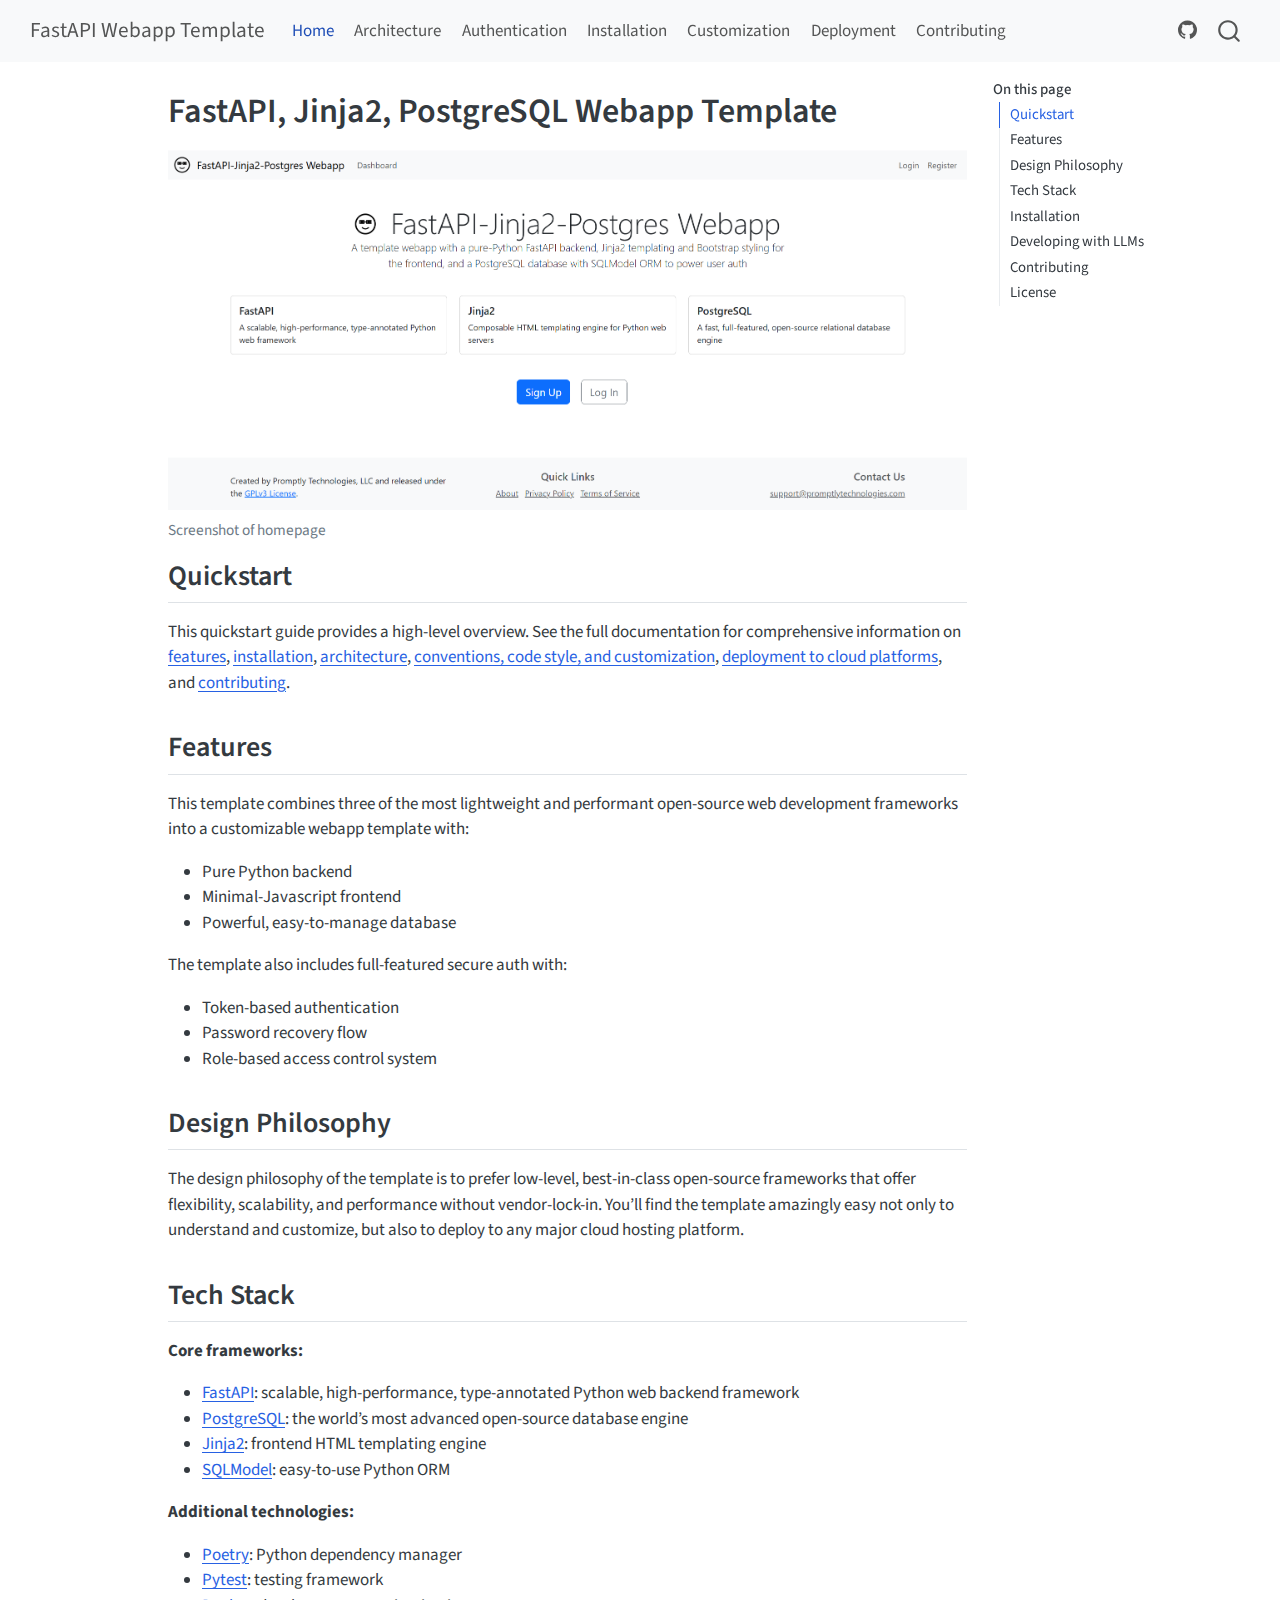
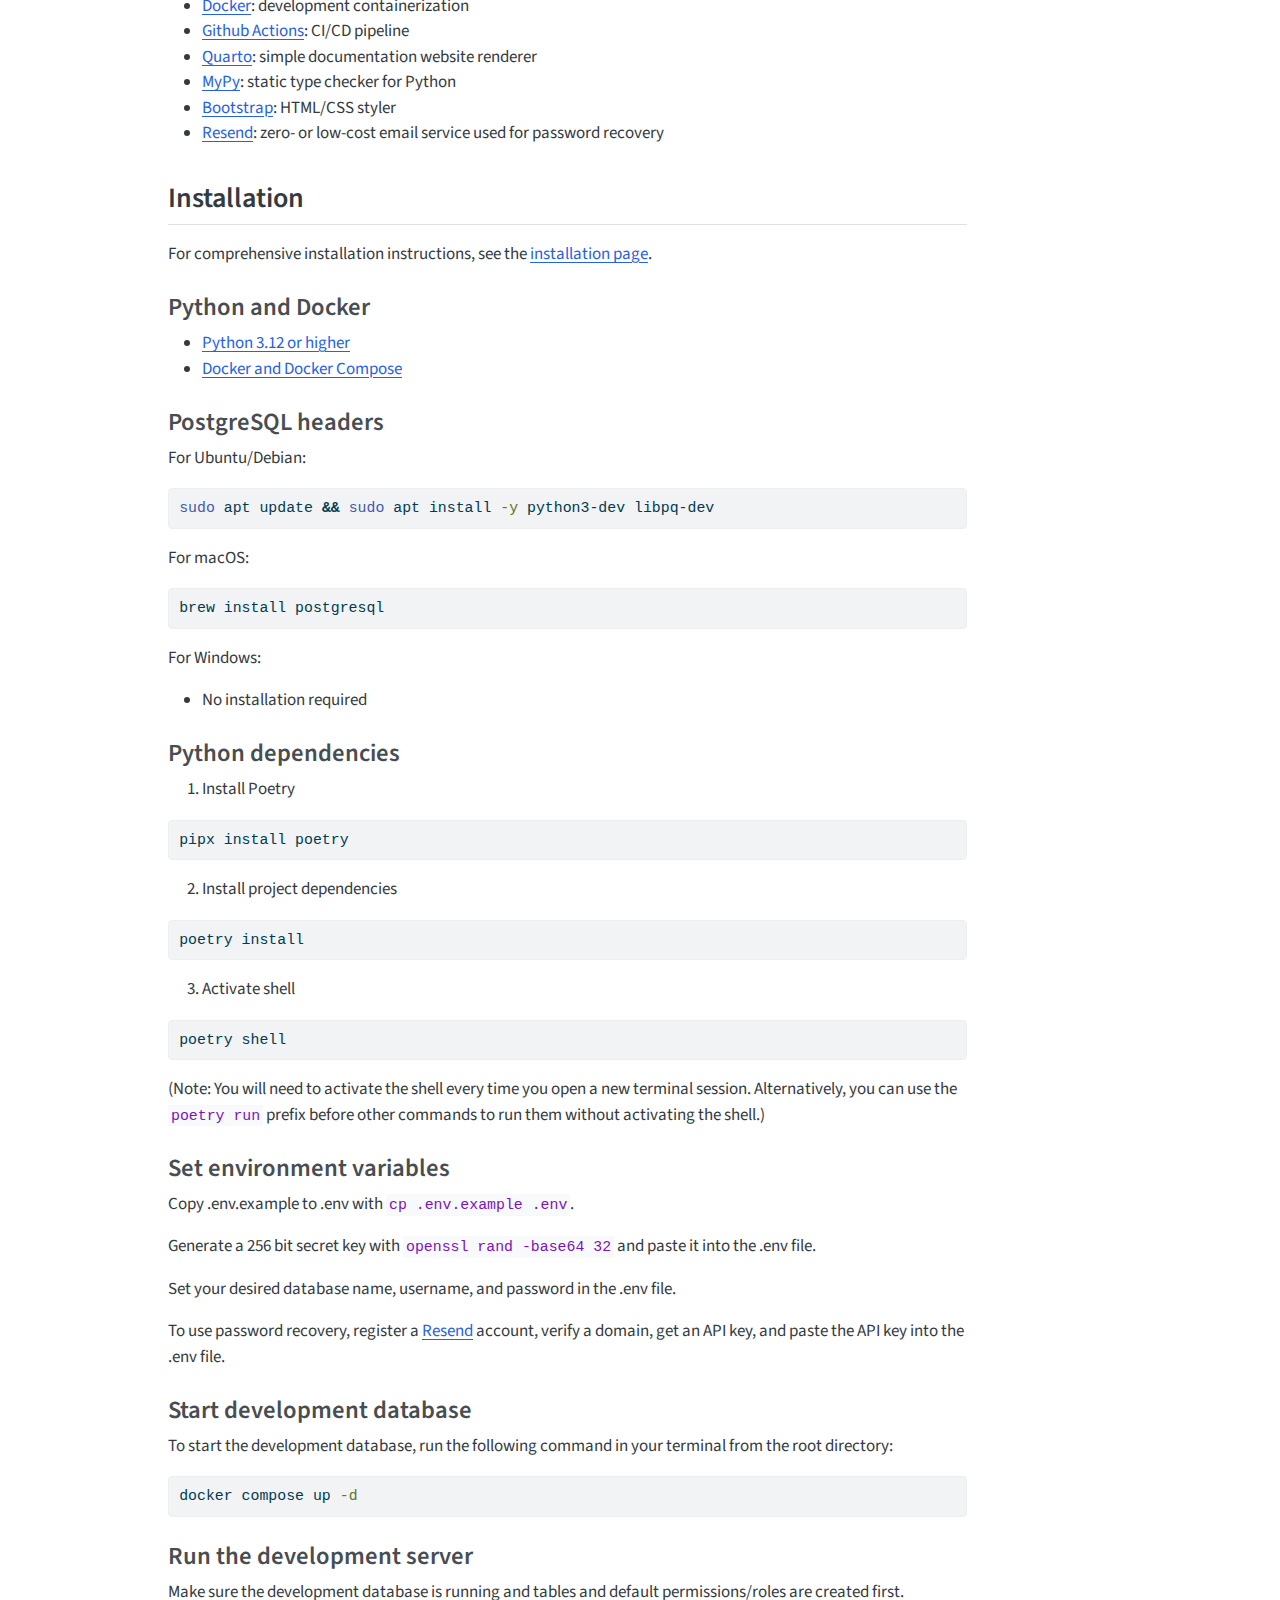
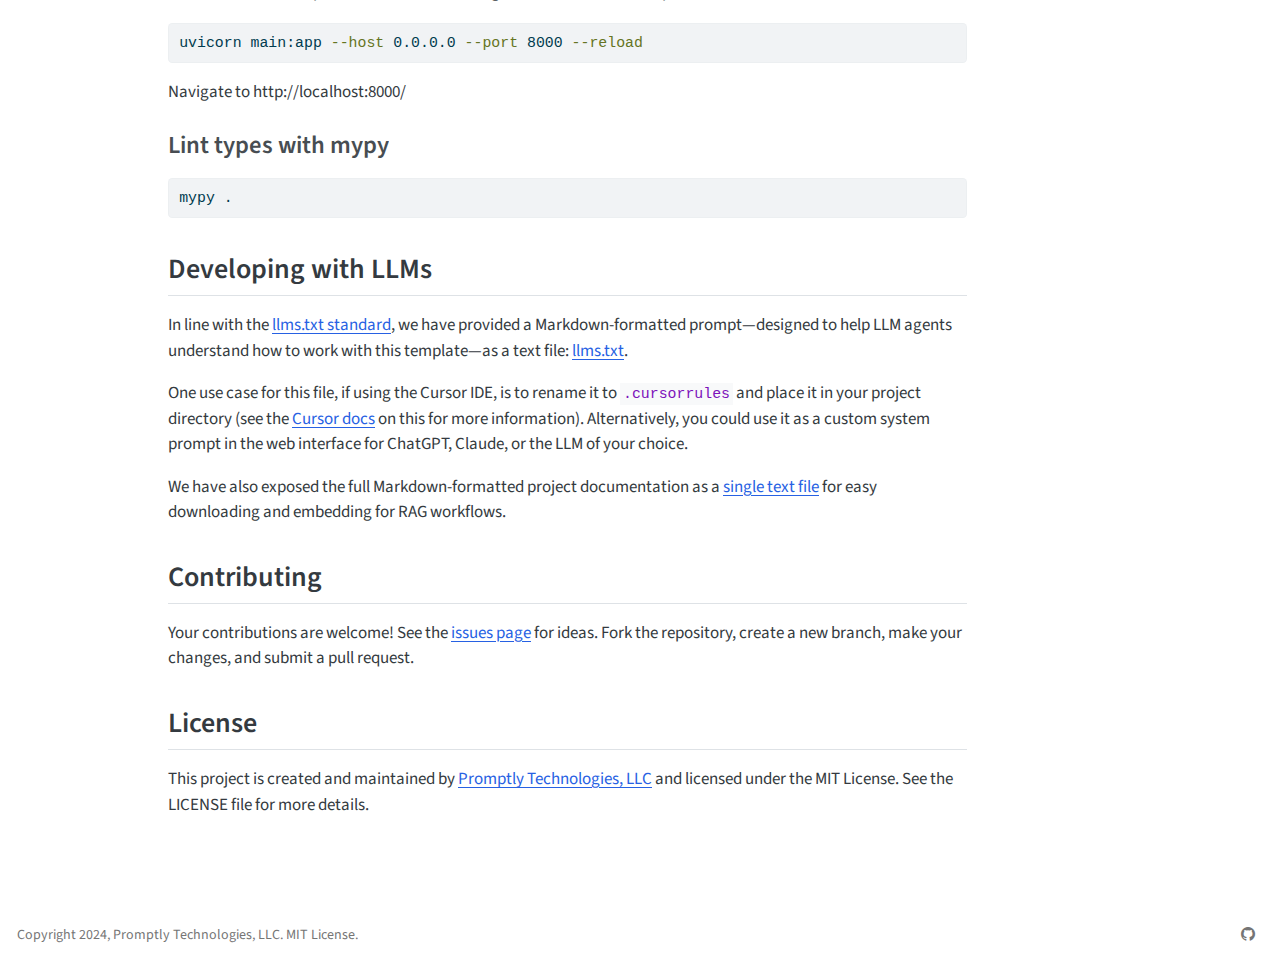
==== index.html @ f534f12e "Built site for gh-pages" ====
<!DOCTYPE html>
<html xmlns="http://www.w3.org/1999/xhtml" lang="en" xml:lang="en"><head>

<meta charset="utf-8">
<meta name="generator" content="quarto-1.5.57">

<meta name="viewport" content="width=device-width, initial-scale=1.0, user-scalable=yes">


<title>FastAPI, Jinja2, PostgreSQL Webapp Template – FastAPI Webapp Template</title>
<style>
code{white-space: pre-wrap;}
span.smallcaps{font-variant: small-caps;}
div.columns{display: flex; gap: min(4vw, 1.5em);}
div.column{flex: auto; overflow-x: auto;}
div.hanging-indent{margin-left: 1.5em; text-indent: -1.5em;}
ul.task-list{list-style: none;}
ul.task-list li input[type="checkbox"] {
  width: 0.8em;
  margin: 0 0.8em 0.2em -1em; /* quarto-specific, see https://github.com/quarto-dev/quarto-cli/issues/4556 */ 
  vertical-align: middle;
}
/* CSS for syntax highlighting */
pre > code.sourceCode { white-space: pre; position: relative; }
pre > code.sourceCode > span { line-height: 1.25; }
pre > code.sourceCode > span:empty { height: 1.2em; }
.sourceCode { overflow: visible; }
code.sourceCode > span { color: inherit; text-decoration: inherit; }
div.sourceCode { margin: 1em 0; }
pre.sourceCode { margin: 0; }
@media screen {
div.sourceCode { overflow: auto; }
}
@media print {
pre > code.sourceCode { white-space: pre-wrap; }
pre > code.sourceCode > span { display: inline-block; text-indent: -5em; padding-left: 5em; }
}
pre.numberSource code
  { counter-reset: source-line 0; }
pre.numberSource code > span
  { position: relative; left: -4em; counter-increment: source-line; }
pre.numberSource code > span > a:first-child::before
  { content: counter(source-line);
    position: relative; left: -1em; text-align: right; vertical-align: baseline;
    border: none; display: inline-block;
    -webkit-touch-callout: none; -webkit-user-select: none;
    -khtml-user-select: none; -moz-user-select: none;
    -ms-user-select: none; user-select: none;
    padding: 0 4px; width: 4em;
  }
pre.numberSource { margin-left: 3em;  padding-left: 4px; }
div.sourceCode
  {   }
@media screen {
pre > code.sourceCode > span > a:first-child::before { text-decoration: underline; }
}
</style>


<script src="site_libs/quarto-nav/quarto-nav.js"></script>
<script src="site_libs/quarto-nav/headroom.min.js"></script>
<script src="site_libs/clipboard/clipboard.min.js"></script>
<script src="site_libs/quarto-search/autocomplete.umd.js"></script>
<script src="site_libs/quarto-search/fuse.min.js"></script>
<script src="site_libs/quarto-search/quarto-search.js"></script>
<meta name="quarto:offset" content="./">
<script src="site_libs/quarto-html/quarto.js"></script>
<script src="site_libs/quarto-html/popper.min.js"></script>
<script src="site_libs/quarto-html/tippy.umd.min.js"></script>
<script src="site_libs/quarto-html/anchor.min.js"></script>
<link href="site_libs/quarto-html/tippy.css" rel="stylesheet">
<link href="site_libs/quarto-html/quarto-syntax-highlighting.css" rel="stylesheet" id="quarto-text-highlighting-styles">
<script src="site_libs/bootstrap/bootstrap.min.js"></script>
<link href="site_libs/bootstrap/bootstrap-icons.css" rel="stylesheet">
<link href="site_libs/bootstrap/bootstrap.min.css" rel="stylesheet" id="quarto-bootstrap" data-mode="light">
<script id="quarto-search-options" type="application/json">{
  "location": "navbar",
  "copy-button": false,
  "collapse-after": 3,
  "panel-placement": "end",
  "type": "overlay",
  "limit": 50,
  "keyboard-shortcut": [
    "f",
    "/",
    "s"
  ],
  "show-item-context": false,
  "language": {
    "search-no-results-text": "No results",
    "search-matching-documents-text": "matching documents",
    "search-copy-link-title": "Copy link to search",
    "search-hide-matches-text": "Hide additional matches",
    "search-more-match-text": "more match in this document",
    "search-more-matches-text": "more matches in this document",
    "search-clear-button-title": "Clear",
    "search-text-placeholder": "",
    "search-detached-cancel-button-title": "Cancel",
    "search-submit-button-title": "Submit",
    "search-label": "Search"
  }
}</script>


<link rel="stylesheet" href="docs/static/styles.css">
</head>

<body class="nav-fixed">

<div id="quarto-search-results"></div>
  <header id="quarto-header" class="headroom fixed-top">
    <nav class="navbar navbar-expand-lg " data-bs-theme="dark">
      <div class="navbar-container container-fluid">
      <div class="navbar-brand-container mx-auto">
    <a class="navbar-brand" href="./index.html">
    <span class="navbar-title">FastAPI Webapp Template</span>
    </a>
  </div>
            <div id="quarto-search" class="" title="Search"></div>
          <button class="navbar-toggler" type="button" data-bs-toggle="collapse" data-bs-target="#navbarCollapse" aria-controls="navbarCollapse" role="menu" aria-expanded="false" aria-label="Toggle navigation" onclick="if (window.quartoToggleHeadroom) { window.quartoToggleHeadroom(); }">
  <span class="navbar-toggler-icon"></span>
</button>
          <div class="collapse navbar-collapse" id="navbarCollapse">
            <ul class="navbar-nav navbar-nav-scroll me-auto">
  <li class="nav-item">
    <a class="nav-link active" href="./index.html" aria-current="page"> 
<span class="menu-text">Home</span></a>
  </li>  
  <li class="nav-item">
    <a class="nav-link" href="./docs/architecture.html"> 
<span class="menu-text">Architecture</span></a>
  </li>  
  <li class="nav-item">
    <a class="nav-link" href="./docs/authentication.html"> 
<span class="menu-text">Authentication</span></a>
  </li>  
  <li class="nav-item">
    <a class="nav-link" href="./docs/installation.html"> 
<span class="menu-text">Installation</span></a>
  </li>  
  <li class="nav-item">
    <a class="nav-link" href="./docs/customization.html"> 
<span class="menu-text">Customization</span></a>
  </li>  
  <li class="nav-item">
    <a class="nav-link" href="./docs/deployment.html"> 
<span class="menu-text">Deployment</span></a>
  </li>  
  <li class="nav-item">
    <a class="nav-link" href="./docs/contributing.html"> 
<span class="menu-text">Contributing</span></a>
  </li>  
</ul>
            <ul class="navbar-nav navbar-nav-scroll ms-auto">
  <li class="nav-item compact">
    <a class="nav-link" href="https://github.com/promptly-technologies-llc/fastapi-jinja2-postgres-webapp"> <i class="bi bi-github" role="img">
</i> 
<span class="menu-text"></span></a>
  </li>  
</ul>
          </div> <!-- /navcollapse -->
            <div class="quarto-navbar-tools">
</div>
      </div> <!-- /container-fluid -->
    </nav>
</header>
<!-- content -->
<div id="quarto-content" class="quarto-container page-columns page-rows-contents page-layout-article page-navbar">
<!-- sidebar -->
<!-- margin-sidebar -->
    <div id="quarto-margin-sidebar" class="sidebar margin-sidebar">
        <nav id="TOC" role="doc-toc" class="toc-active">
    <h2 id="toc-title">On this page</h2>
   
  <ul>
  <li><a href="#quickstart" id="toc-quickstart" class="nav-link active" data-scroll-target="#quickstart">Quickstart</a></li>
  <li><a href="#features" id="toc-features" class="nav-link" data-scroll-target="#features">Features</a></li>
  <li><a href="#design-philosophy" id="toc-design-philosophy" class="nav-link" data-scroll-target="#design-philosophy">Design Philosophy</a></li>
  <li><a href="#tech-stack" id="toc-tech-stack" class="nav-link" data-scroll-target="#tech-stack">Tech Stack</a></li>
  <li><a href="#installation" id="toc-installation" class="nav-link" data-scroll-target="#installation">Installation</a>
  <ul class="collapse">
  <li><a href="#python-and-docker" id="toc-python-and-docker" class="nav-link" data-scroll-target="#python-and-docker">Python and Docker</a></li>
  <li><a href="#postgresql-headers" id="toc-postgresql-headers" class="nav-link" data-scroll-target="#postgresql-headers">PostgreSQL headers</a></li>
  <li><a href="#python-dependencies" id="toc-python-dependencies" class="nav-link" data-scroll-target="#python-dependencies">Python dependencies</a></li>
  <li><a href="#set-environment-variables" id="toc-set-environment-variables" class="nav-link" data-scroll-target="#set-environment-variables">Set environment variables</a></li>
  <li><a href="#start-development-database" id="toc-start-development-database" class="nav-link" data-scroll-target="#start-development-database">Start development database</a></li>
  <li><a href="#run-the-development-server" id="toc-run-the-development-server" class="nav-link" data-scroll-target="#run-the-development-server">Run the development server</a></li>
  <li><a href="#lint-types-with-mypy" id="toc-lint-types-with-mypy" class="nav-link" data-scroll-target="#lint-types-with-mypy">Lint types with mypy</a></li>
  </ul></li>
  <li><a href="#developing-with-llms" id="toc-developing-with-llms" class="nav-link" data-scroll-target="#developing-with-llms">Developing with LLMs</a></li>
  <li><a href="#contributing" id="toc-contributing" class="nav-link" data-scroll-target="#contributing">Contributing</a></li>
  <li><a href="#license" id="toc-license" class="nav-link" data-scroll-target="#license">License</a></li>
  </ul>
</nav>
    </div>
<!-- main -->
<main class="content" id="quarto-document-content">

<header id="title-block-header" class="quarto-title-block default">
<div class="quarto-title">
<h1 class="title">FastAPI, Jinja2, PostgreSQL Webapp Template</h1>
</div>



<div class="quarto-title-meta">

    
  
    
  </div>
  


</header>


<div class="quarto-figure quarto-figure-center">
<figure class="figure">
<p><img src="docs/static/Screenshot.png" class="img-fluid figure-img"></p>
<figcaption>Screenshot of homepage</figcaption>
</figure>
</div>
<section id="quickstart" class="level2">
<h2 class="anchored" data-anchor-id="quickstart">Quickstart</h2>
<p>This quickstart guide provides a high-level overview. See the full documentation for comprehensive information on <a href="https://promptlytechnologies.com/fastapi-jinja2-postgres-webapp/index.html">features</a>, <a href="https://promptlytechnologies.com/fastapi-jinja2-postgres-webapp/docs/installation.html">installation</a>, <a href="https://promptlytechnologies.com/fastapi-jinja2-postgres-webapp/docs/architecture.html">architecture</a>, <a href="https://promptlytechnologies.com/fastapi-jinja2-postgres-webapp/docs/customization.html">conventions, code style, and customization</a>, <a href="https://promptlytechnologies.com/fastapi-jinja2-postgres-webapp/docs/deployment.html">deployment to cloud platforms</a>, and <a href="https://promptlytechnologies.com/fastapi-jinja2-postgres-webapp/docs/contributing.html">contributing</a>.</p>
</section>
<section id="features" class="level2">
<h2 class="anchored" data-anchor-id="features">Features</h2>
<p>This template combines three of the most lightweight and performant open-source web development frameworks into a customizable webapp template with:</p>
<ul>
<li>Pure Python backend</li>
<li>Minimal-Javascript frontend</li>
<li>Powerful, easy-to-manage database</li>
</ul>
<p>The template also includes full-featured secure auth with:</p>
<ul>
<li>Token-based authentication</li>
<li>Password recovery flow</li>
<li>Role-based access control system</li>
</ul>
</section>
<section id="design-philosophy" class="level2">
<h2 class="anchored" data-anchor-id="design-philosophy">Design Philosophy</h2>
<p>The design philosophy of the template is to prefer low-level, best-in-class open-source frameworks that offer flexibility, scalability, and performance without vendor-lock-in. You’ll find the template amazingly easy not only to understand and customize, but also to deploy to any major cloud hosting platform.</p>
</section>
<section id="tech-stack" class="level2">
<h2 class="anchored" data-anchor-id="tech-stack">Tech Stack</h2>
<p><strong>Core frameworks:</strong></p>
<ul>
<li><a href="https://fastapi.tiangolo.com/">FastAPI</a>: scalable, high-performance, type-annotated Python web backend framework</li>
<li><a href="https://www.postgresql.org/">PostgreSQL</a>: the world’s most advanced open-source database engine</li>
<li><a href="https://jinja.palletsprojects.com/en/3.1.x/">Jinja2</a>: frontend HTML templating engine</li>
<li><a href="https://sqlmodel.tiangolo.com/">SQLModel</a>: easy-to-use Python ORM</li>
</ul>
<p><strong>Additional technologies:</strong></p>
<ul>
<li><a href="https://python-poetry.org/">Poetry</a>: Python dependency manager</li>
<li><a href="https://docs.pytest.org/en/7.4.x/">Pytest</a>: testing framework</li>
<li><a href="https://www.docker.com/">Docker</a>: development containerization</li>
<li><a href="https://docs.github.com/en/actions">Github Actions</a>: CI/CD pipeline</li>
<li><a href="https://quarto.org/docs/">Quarto</a>: simple documentation website renderer</li>
<li><a href="https://mypy.readthedocs.io/en/stable/">MyPy</a>: static type checker for Python</li>
<li><a href="https://getbootstrap.com/">Bootstrap</a>: HTML/CSS styler</li>
<li><a href="https://resend.com/">Resend</a>: zero- or low-cost email service used for password recovery</li>
</ul>
</section>
<section id="installation" class="level2">
<h2 class="anchored" data-anchor-id="installation">Installation</h2>
<p>For comprehensive installation instructions, see the <a href="https://promptlytechnologies.com/fastapi-jinja2-postgres-webapp/docs/installation.html">installation page</a>.</p>
<section id="python-and-docker" class="level3">
<h3 class="anchored" data-anchor-id="python-and-docker">Python and Docker</h3>
<ul>
<li><a href="https://www.python.org/downloads/">Python 3.12 or higher</a></li>
<li><a href="https://docs.docker.com/get-docker/">Docker and Docker Compose</a></li>
</ul>
</section>
<section id="postgresql-headers" class="level3">
<h3 class="anchored" data-anchor-id="postgresql-headers">PostgreSQL headers</h3>
<p>For Ubuntu/Debian:</p>
<div class="sourceCode" id="cb1"><pre class="sourceCode bash code-with-copy"><code class="sourceCode bash"><span id="cb1-1"><a href="#cb1-1" aria-hidden="true" tabindex="-1"></a><span class="fu">sudo</span> apt update <span class="kw">&amp;&amp;</span> <span class="fu">sudo</span> apt install <span class="at">-y</span> python3-dev libpq-dev</span></code><button title="Copy to Clipboard" class="code-copy-button"><i class="bi"></i></button></pre></div>
<p>For macOS:</p>
<div class="sourceCode" id="cb2"><pre class="sourceCode bash code-with-copy"><code class="sourceCode bash"><span id="cb2-1"><a href="#cb2-1" aria-hidden="true" tabindex="-1"></a><span class="ex">brew</span> install postgresql</span></code><button title="Copy to Clipboard" class="code-copy-button"><i class="bi"></i></button></pre></div>
<p>For Windows:</p>
<ul>
<li>No installation required</li>
</ul>
</section>
<section id="python-dependencies" class="level3">
<h3 class="anchored" data-anchor-id="python-dependencies">Python dependencies</h3>
<ol type="1">
<li>Install Poetry</li>
</ol>
<div class="sourceCode" id="cb3"><pre class="sourceCode bash code-with-copy"><code class="sourceCode bash"><span id="cb3-1"><a href="#cb3-1" aria-hidden="true" tabindex="-1"></a><span class="ex">pipx</span> install poetry</span></code><button title="Copy to Clipboard" class="code-copy-button"><i class="bi"></i></button></pre></div>
<ol start="2" type="1">
<li>Install project dependencies</li>
</ol>
<div class="sourceCode" id="cb4"><pre class="sourceCode bash code-with-copy"><code class="sourceCode bash"><span id="cb4-1"><a href="#cb4-1" aria-hidden="true" tabindex="-1"></a><span class="ex">poetry</span> install</span></code><button title="Copy to Clipboard" class="code-copy-button"><i class="bi"></i></button></pre></div>
<ol start="3" type="1">
<li>Activate shell</li>
</ol>
<div class="sourceCode" id="cb5"><pre class="sourceCode bash code-with-copy"><code class="sourceCode bash"><span id="cb5-1"><a href="#cb5-1" aria-hidden="true" tabindex="-1"></a><span class="ex">poetry</span> shell</span></code><button title="Copy to Clipboard" class="code-copy-button"><i class="bi"></i></button></pre></div>
<p>(Note: You will need to activate the shell every time you open a new terminal session. Alternatively, you can use the <code>poetry run</code> prefix before other commands to run them without activating the shell.)</p>
</section>
<section id="set-environment-variables" class="level3">
<h3 class="anchored" data-anchor-id="set-environment-variables">Set environment variables</h3>
<p>Copy .env.example to .env with <code>cp .env.example .env</code>.</p>
<p>Generate a 256 bit secret key with <code>openssl rand -base64 32</code> and paste it into the .env file.</p>
<p>Set your desired database name, username, and password in the .env file.</p>
<p>To use password recovery, register a <a href="https://resend.com/">Resend</a> account, verify a domain, get an API key, and paste the API key into the .env file.</p>
</section>
<section id="start-development-database" class="level3">
<h3 class="anchored" data-anchor-id="start-development-database">Start development database</h3>
<p>To start the development database, run the following command in your terminal from the root directory:</p>
<div class="sourceCode" id="cb6"><pre class="sourceCode bash code-with-copy"><code class="sourceCode bash"><span id="cb6-1"><a href="#cb6-1" aria-hidden="true" tabindex="-1"></a><span class="ex">docker</span> compose up <span class="at">-d</span></span></code><button title="Copy to Clipboard" class="code-copy-button"><i class="bi"></i></button></pre></div>
</section>
<section id="run-the-development-server" class="level3">
<h3 class="anchored" data-anchor-id="run-the-development-server">Run the development server</h3>
<p>Make sure the development database is running and tables and default permissions/roles are created first.</p>
<div class="sourceCode" id="cb7"><pre class="sourceCode bash code-with-copy"><code class="sourceCode bash"><span id="cb7-1"><a href="#cb7-1" aria-hidden="true" tabindex="-1"></a><span class="ex">uvicorn</span> main:app <span class="at">--host</span> 0.0.0.0 <span class="at">--port</span> 8000 <span class="at">--reload</span></span></code><button title="Copy to Clipboard" class="code-copy-button"><i class="bi"></i></button></pre></div>
<p>Navigate to http://localhost:8000/</p>
</section>
<section id="lint-types-with-mypy" class="level3">
<h3 class="anchored" data-anchor-id="lint-types-with-mypy">Lint types with mypy</h3>
<div class="sourceCode" id="cb8"><pre class="sourceCode bash code-with-copy"><code class="sourceCode bash"><span id="cb8-1"><a href="#cb8-1" aria-hidden="true" tabindex="-1"></a><span class="ex">mypy</span> .</span></code><button title="Copy to Clipboard" class="code-copy-button"><i class="bi"></i></button></pre></div>
</section>
</section>
<section id="developing-with-llms" class="level2">
<h2 class="anchored" data-anchor-id="developing-with-llms">Developing with LLMs</h2>
<p>In line with the <a href="https://llmstxt.org/">llms.txt standard</a>, we have provided a Markdown-formatted prompt—designed to help LLM agents understand how to work with this template—as a text file: <a href="docs/static/llms.txt">llms.txt</a>.</p>
<p>One use case for this file, if using the Cursor IDE, is to rename it to <code>.cursorrules</code> and place it in your project directory (see the <a href="https://docs.cursor.com/context/rules-for-ai">Cursor docs</a> on this for more information). Alternatively, you could use it as a custom system prompt in the web interface for ChatGPT, Claude, or the LLM of your choice.</p>
<p>We have also exposed the full Markdown-formatted project documentation as a <a href="docs/static/documentation.txt">single text file</a> for easy downloading and embedding for RAG workflows.</p>
</section>
<section id="contributing" class="level2">
<h2 class="anchored" data-anchor-id="contributing">Contributing</h2>
<p>Your contributions are welcome! See the <a href="https://github.com/promptly-technologies-llc/fastapi-jinja2-postgres-webapp/issues">issues page</a> for ideas. Fork the repository, create a new branch, make your changes, and submit a pull request.</p>
</section>
<section id="license" class="level2">
<h2 class="anchored" data-anchor-id="license">License</h2>
<p>This project is created and maintained by <a href="https://promptlytechnologies.com/">Promptly Technologies, LLC</a> and licensed under the MIT License. See the LICENSE file for more details.</p>


</section>

</main> <!-- /main -->
<script id="quarto-html-after-body" type="application/javascript">
window.document.addEventListener("DOMContentLoaded", function (event) {
  const toggleBodyColorMode = (bsSheetEl) => {
    const mode = bsSheetEl.getAttribute("data-mode");
    const bodyEl = window.document.querySelector("body");
    if (mode === "dark") {
      bodyEl.classList.add("quarto-dark");
      bodyEl.classList.remove("quarto-light");
    } else {
      bodyEl.classList.add("quarto-light");
      bodyEl.classList.remove("quarto-dark");
    }
  }
  const toggleBodyColorPrimary = () => {
    const bsSheetEl = window.document.querySelector("link#quarto-bootstrap");
    if (bsSheetEl) {
      toggleBodyColorMode(bsSheetEl);
    }
  }
  toggleBodyColorPrimary();  
  const icon = "";
  const anchorJS = new window.AnchorJS();
  anchorJS.options = {
    placement: 'right',
    icon: icon
  };
  anchorJS.add('.anchored');
  const isCodeAnnotation = (el) => {
    for (const clz of el.classList) {
      if (clz.startsWith('code-annotation-')) {                     
        return true;
      }
    }
    return false;
  }
  const onCopySuccess = function(e) {
    // button target
    const button = e.trigger;
    // don't keep focus
    button.blur();
    // flash "checked"
    button.classList.add('code-copy-button-checked');
    var currentTitle = button.getAttribute("title");
    button.setAttribute("title", "Copied!");
    let tooltip;
    if (window.bootstrap) {
      button.setAttribute("data-bs-toggle", "tooltip");
      button.setAttribute("data-bs-placement", "left");
      button.setAttribute("data-bs-title", "Copied!");
      tooltip = new bootstrap.Tooltip(button, 
        { trigger: "manual", 
          customClass: "code-copy-button-tooltip",
          offset: [0, -8]});
      tooltip.show();    
    }
    setTimeout(function() {
      if (tooltip) {
        tooltip.hide();
        button.removeAttribute("data-bs-title");
        button.removeAttribute("data-bs-toggle");
        button.removeAttribute("data-bs-placement");
      }
      button.setAttribute("title", currentTitle);
      button.classList.remove('code-copy-button-checked');
    }, 1000);
    // clear code selection
    e.clearSelection();
  }
  const getTextToCopy = function(trigger) {
      const codeEl = trigger.previousElementSibling.cloneNode(true);
      for (const childEl of codeEl.children) {
        if (isCodeAnnotation(childEl)) {
          childEl.remove();
        }
      }
      return codeEl.innerText;
  }
  const clipboard = new window.ClipboardJS('.code-copy-button:not([data-in-quarto-modal])', {
    text: getTextToCopy
  });
  clipboard.on('success', onCopySuccess);
  if (window.document.getElementById('quarto-embedded-source-code-modal')) {
    // For code content inside modals, clipBoardJS needs to be initialized with a container option
    // TODO: Check when it could be a function (https://github.com/zenorocha/clipboard.js/issues/860)
    const clipboardModal = new window.ClipboardJS('.code-copy-button[data-in-quarto-modal]', {
      text: getTextToCopy,
      container: window.document.getElementById('quarto-embedded-source-code-modal')
    });
    clipboardModal.on('success', onCopySuccess);
  }
    var localhostRegex = new RegExp(/^(?:http|https):\/\/localhost\:?[0-9]*\//);
    var mailtoRegex = new RegExp(/^mailto:/);
      var filterRegex = new RegExp("https:\/\/Promptly-Technologies-LLC\.github\.io\/fastapi-jinja2-postgres-webapp\/");
    var isInternal = (href) => {
        return filterRegex.test(href) || localhostRegex.test(href) || mailtoRegex.test(href);
    }
    // Inspect non-navigation links and adorn them if external
 	var links = window.document.querySelectorAll('a[href]:not(.nav-link):not(.navbar-brand):not(.toc-action):not(.sidebar-link):not(.sidebar-item-toggle):not(.pagination-link):not(.no-external):not([aria-hidden]):not(.dropdown-item):not(.quarto-navigation-tool):not(.about-link)');
    for (var i=0; i<links.length; i++) {
      const link = links[i];
      if (!isInternal(link.href)) {
        // undo the damage that might have been done by quarto-nav.js in the case of
        // links that we want to consider external
        if (link.dataset.originalHref !== undefined) {
          link.href = link.dataset.originalHref;
        }
      }
    }
  function tippyHover(el, contentFn, onTriggerFn, onUntriggerFn) {
    const config = {
      allowHTML: true,
      maxWidth: 500,
      delay: 100,
      arrow: false,
      appendTo: function(el) {
          return el.parentElement;
      },
      interactive: true,
      interactiveBorder: 10,
      theme: 'quarto',
      placement: 'bottom-start',
    };
    if (contentFn) {
      config.content = contentFn;
    }
    if (onTriggerFn) {
      config.onTrigger = onTriggerFn;
    }
    if (onUntriggerFn) {
      config.onUntrigger = onUntriggerFn;
    }
    window.tippy(el, config); 
  }
  const noterefs = window.document.querySelectorAll('a[role="doc-noteref"]');
  for (var i=0; i<noterefs.length; i++) {
    const ref = noterefs[i];
    tippyHover(ref, function() {
      // use id or data attribute instead here
      let href = ref.getAttribute('data-footnote-href') || ref.getAttribute('href');
      try { href = new URL(href).hash; } catch {}
      const id = href.replace(/^#\/?/, "");
      const note = window.document.getElementById(id);
      if (note) {
        return note.innerHTML;
      } else {
        return "";
      }
    });
  }
  const xrefs = window.document.querySelectorAll('a.quarto-xref');
  const processXRef = (id, note) => {
    // Strip column container classes
    const stripColumnClz = (el) => {
      el.classList.remove("page-full", "page-columns");
      if (el.children) {
        for (const child of el.children) {
          stripColumnClz(child);
        }
      }
    }
    stripColumnClz(note)
    if (id === null || id.startsWith('sec-')) {
      // Special case sections, only their first couple elements
      const container = document.createElement("div");
      if (note.children && note.children.length > 2) {
        container.appendChild(note.children[0].cloneNode(true));
        for (let i = 1; i < note.children.length; i++) {
          const child = note.children[i];
          if (child.tagName === "P" && child.innerText === "") {
            continue;
          } else {
            container.appendChild(child.cloneNode(true));
            break;
          }
        }
        if (window.Quarto?.typesetMath) {
          window.Quarto.typesetMath(container);
        }
        return container.innerHTML
      } else {
        if (window.Quarto?.typesetMath) {
          window.Quarto.typesetMath(note);
        }
        return note.innerHTML;
      }
    } else {
      // Remove any anchor links if they are present
      const anchorLink = note.querySelector('a.anchorjs-link');
      if (anchorLink) {
        anchorLink.remove();
      }
      if (window.Quarto?.typesetMath) {
        window.Quarto.typesetMath(note);
      }
      // TODO in 1.5, we should make sure this works without a callout special case
      if (note.classList.contains("callout")) {
        return note.outerHTML;
      } else {
        return note.innerHTML;
      }
    }
  }
  for (var i=0; i<xrefs.length; i++) {
    const xref = xrefs[i];
    tippyHover(xref, undefined, function(instance) {
      instance.disable();
      let url = xref.getAttribute('href');
      let hash = undefined; 
      if (url.startsWith('#')) {
        hash = url;
      } else {
        try { hash = new URL(url).hash; } catch {}
      }
      if (hash) {
        const id = hash.replace(/^#\/?/, "");
        const note = window.document.getElementById(id);
        if (note !== null) {
          try {
            const html = processXRef(id, note.cloneNode(true));
            instance.setContent(html);
          } finally {
            instance.enable();
            instance.show();
          }
        } else {
          // See if we can fetch this
          fetch(url.split('#')[0])
          .then(res => res.text())
          .then(html => {
            const parser = new DOMParser();
            const htmlDoc = parser.parseFromString(html, "text/html");
            const note = htmlDoc.getElementById(id);
            if (note !== null) {
              const html = processXRef(id, note);
              instance.setContent(html);
            } 
          }).finally(() => {
            instance.enable();
            instance.show();
          });
        }
      } else {
        // See if we can fetch a full url (with no hash to target)
        // This is a special case and we should probably do some content thinning / targeting
        fetch(url)
        .then(res => res.text())
        .then(html => {
          const parser = new DOMParser();
          const htmlDoc = parser.parseFromString(html, "text/html");
          const note = htmlDoc.querySelector('main.content');
          if (note !== null) {
            // This should only happen for chapter cross references
            // (since there is no id in the URL)
            // remove the first header
            if (note.children.length > 0 && note.children[0].tagName === "HEADER") {
              note.children[0].remove();
            }
            const html = processXRef(null, note);
            instance.setContent(html);
          } 
        }).finally(() => {
          instance.enable();
          instance.show();
        });
      }
    }, function(instance) {
    });
  }
      let selectedAnnoteEl;
      const selectorForAnnotation = ( cell, annotation) => {
        let cellAttr = 'data-code-cell="' + cell + '"';
        let lineAttr = 'data-code-annotation="' +  annotation + '"';
        const selector = 'span[' + cellAttr + '][' + lineAttr + ']';
        return selector;
      }
      const selectCodeLines = (annoteEl) => {
        const doc = window.document;
        const targetCell = annoteEl.getAttribute("data-target-cell");
        const targetAnnotation = annoteEl.getAttribute("data-target-annotation");
        const annoteSpan = window.document.querySelector(selectorForAnnotation(targetCell, targetAnnotation));
        const lines = annoteSpan.getAttribute("data-code-lines").split(",");
        const lineIds = lines.map((line) => {
          return targetCell + "-" + line;
        })
        let top = null;
        let height = null;
        let parent = null;
        if (lineIds.length > 0) {
            //compute the position of the single el (top and bottom and make a div)
            const el = window.document.getElementById(lineIds[0]);
            top = el.offsetTop;
            height = el.offsetHeight;
            parent = el.parentElement.parentElement;
          if (lineIds.length > 1) {
            const lastEl = window.document.getElementById(lineIds[lineIds.length - 1]);
            const bottom = lastEl.offsetTop + lastEl.offsetHeight;
            height = bottom - top;
          }
          if (top !== null && height !== null && parent !== null) {
            // cook up a div (if necessary) and position it 
            let div = window.document.getElementById("code-annotation-line-highlight");
            if (div === null) {
              div = window.document.createElement("div");
              div.setAttribute("id", "code-annotation-line-highlight");
              div.style.position = 'absolute';
              parent.appendChild(div);
            }
            div.style.top = top - 2 + "px";
            div.style.height = height + 4 + "px";
            div.style.left = 0;
            let gutterDiv = window.document.getElementById("code-annotation-line-highlight-gutter");
            if (gutterDiv === null) {
              gutterDiv = window.document.createElement("div");
              gutterDiv.setAttribute("id", "code-annotation-line-highlight-gutter");
              gutterDiv.style.position = 'absolute';
              const codeCell = window.document.getElementById(targetCell);
              const gutter = codeCell.querySelector('.code-annotation-gutter');
              gutter.appendChild(gutterDiv);
            }
            gutterDiv.style.top = top - 2 + "px";
            gutterDiv.style.height = height + 4 + "px";
          }
          selectedAnnoteEl = annoteEl;
        }
      };
      const unselectCodeLines = () => {
        const elementsIds = ["code-annotation-line-highlight", "code-annotation-line-highlight-gutter"];
        elementsIds.forEach((elId) => {
          const div = window.document.getElementById(elId);
          if (div) {
            div.remove();
          }
        });
        selectedAnnoteEl = undefined;
      };
        // Handle positioning of the toggle
    window.addEventListener(
      "resize",
      throttle(() => {
        elRect = undefined;
        if (selectedAnnoteEl) {
          selectCodeLines(selectedAnnoteEl);
        }
      }, 10)
    );
    function throttle(fn, ms) {
    let throttle = false;
    let timer;
      return (...args) => {
        if(!throttle) { // first call gets through
            fn.apply(this, args);
            throttle = true;
        } else { // all the others get throttled
            if(timer) clearTimeout(timer); // cancel #2
            timer = setTimeout(() => {
              fn.apply(this, args);
              timer = throttle = false;
            }, ms);
        }
      };
    }
      // Attach click handler to the DT
      const annoteDls = window.document.querySelectorAll('dt[data-target-cell]');
      for (const annoteDlNode of annoteDls) {
        annoteDlNode.addEventListener('click', (event) => {
          const clickedEl = event.target;
          if (clickedEl !== selectedAnnoteEl) {
            unselectCodeLines();
            const activeEl = window.document.querySelector('dt[data-target-cell].code-annotation-active');
            if (activeEl) {
              activeEl.classList.remove('code-annotation-active');
            }
            selectCodeLines(clickedEl);
            clickedEl.classList.add('code-annotation-active');
          } else {
            // Unselect the line
            unselectCodeLines();
            clickedEl.classList.remove('code-annotation-active');
          }
        });
      }
  const findCites = (el) => {
    const parentEl = el.parentElement;
    if (parentEl) {
      const cites = parentEl.dataset.cites;
      if (cites) {
        return {
          el,
          cites: cites.split(' ')
        };
      } else {
        return findCites(el.parentElement)
      }
    } else {
      return undefined;
    }
  };
  var bibliorefs = window.document.querySelectorAll('a[role="doc-biblioref"]');
  for (var i=0; i<bibliorefs.length; i++) {
    const ref = bibliorefs[i];
    const citeInfo = findCites(ref);
    if (citeInfo) {
      tippyHover(citeInfo.el, function() {
        var popup = window.document.createElement('div');
        citeInfo.cites.forEach(function(cite) {
          var citeDiv = window.document.createElement('div');
          citeDiv.classList.add('hanging-indent');
          citeDiv.classList.add('csl-entry');
          var biblioDiv = window.document.getElementById('ref-' + cite);
          if (biblioDiv) {
            citeDiv.innerHTML = biblioDiv.innerHTML;
          }
          popup.appendChild(citeDiv);
        });
        return popup.innerHTML;
      });
    }
  }
});
</script>
</div> <!-- /content -->
<footer class="footer">
  <div class="nav-footer">
    <div class="nav-footer-left">
<p>Copyright 2024, Promptly Technologies, LLC. MIT License.</p>
</div>   
    <div class="nav-footer-center">
      &nbsp;
    </div>
    <div class="nav-footer-right">
      <ul class="footer-items list-unstyled">
    <li class="nav-item compact">
    <a class="nav-link" href="https://github.com/promptly-technologies-llc/fastapi-jinja2-postgres-webapp">
      <i class="bi bi-github" role="img">
</i> 
    </a>
  </li>  
</ul>
    </div>
  </div>
</footer>




</body></html>
---- site_libs/quarto-html/tippy.css ----
.tippy-box[data-animation=fade][data-state=hidden]{opacity:0}[data-tippy-root]{max-width:calc(100vw - 10px)}.tippy-box{position:relative;background-color:#333;color:#fff;border-radius:4px;font-size:14px;line-height:1.4;white-space:normal;outline:0;transition-property:transform,visibility,opacity}.tippy-box[data-placement^=top]>.tippy-arrow{bottom:0}.tippy-box[data-placement^=top]>.tippy-arrow:before{bottom:-7px;left:0;border-width:8px 8px 0;border-top-color:initial;transform-origin:center top}.tippy-box[data-placement^=bottom]>.tippy-arrow{top:0}.tippy-box[data-placement^=bottom]>.tippy-arrow:before{top:-7px;left:0;border-width:0 8px 8px;border-bottom-color:initial;transform-origin:center bottom}.tippy-box[data-placement^=left]>.tippy-arrow{right:0}.tippy-box[data-placement^=left]>.tippy-arrow:before{border-width:8px 0 8px 8px;border-left-color:initial;right:-7px;transform-origin:center left}.tippy-box[data-placement^=right]>.tippy-arrow{left:0}.tippy-box[data-placement^=right]>.tippy-arrow:before{left:-7px;border-width:8px 8px 8px 0;border-right-color:initial;transform-origin:center right}.tippy-box[data-inertia][data-state=visible]{transition-timing-function:cubic-bezier(.54,1.5,.38,1.11)}.tippy-arrow{width:16px;height:16px;color:#333}.tippy-arrow:before{content:"";position:absolute;border-color:transparent;border-style:solid}.tippy-content{position:relative;padding:5px 9px;z-index:1}
---- site_libs/quarto-html/quarto-syntax-highlighting.css ----
/* quarto syntax highlight colors */
:root {
  --quarto-hl-ot-color: #003B4F;
  --quarto-hl-at-color: #657422;
  --quarto-hl-ss-color: #20794D;
  --quarto-hl-an-color: #5E5E5E;
  --quarto-hl-fu-color: #4758AB;
  --quarto-hl-st-color: #20794D;
  --quarto-hl-cf-color: #003B4F;
  --quarto-hl-op-color: #5E5E5E;
  --quarto-hl-er-color: #AD0000;
  --quarto-hl-bn-color: #AD0000;
  --quarto-hl-al-color: #AD0000;
  --quarto-hl-va-color: #111111;
  --quarto-hl-bu-color: inherit;
  --quarto-hl-ex-color: inherit;
  --quarto-hl-pp-color: #AD0000;
  --quarto-hl-in-color: #5E5E5E;
  --quarto-hl-vs-color: #20794D;
  --quarto-hl-wa-color: #5E5E5E;
  --quarto-hl-do-color: #5E5E5E;
  --quarto-hl-im-color: #00769E;
  --quarto-hl-ch-color: #20794D;
  --quarto-hl-dt-color: #AD0000;
  --quarto-hl-fl-color: #AD0000;
  --quarto-hl-co-color: #5E5E5E;
  --quarto-hl-cv-color: #5E5E5E;
  --quarto-hl-cn-color: #8f5902;
  --quarto-hl-sc-color: #5E5E5E;
  --quarto-hl-dv-color: #AD0000;
  --quarto-hl-kw-color: #003B4F;
}

/* other quarto variables */
:root {
  --quarto-font-monospace: SFMono-Regular, Menlo, Monaco, Consolas, "Liberation Mono", "Courier New", monospace;
}

pre > code.sourceCode > span {
  color: #003B4F;
}

code span {
  color: #003B4F;
}

code.sourceCode > span {
  color: #003B4F;
}

div.sourceCode,
div.sourceCode pre.sourceCode {
  color: #003B4F;
}

code span.ot {
  color: #003B4F;
  font-style: inherit;
}

code span.at {
  color: #657422;
  font-style: inherit;
}

code span.ss {
  color: #20794D;
  font-style: inherit;
}

code span.an {
  color: #5E5E5E;
  font-style: inherit;
}

code span.fu {
  color: #4758AB;
  font-style: inherit;
}

code span.st {
  color: #20794D;
  font-style: inherit;
}

code span.cf {
  color: #003B4F;
  font-weight: bold;
  font-style: inherit;
}

code span.op {
  color: #5E5E5E;
  font-style: inherit;
}

code span.er {
  color: #AD0000;
  font-style: inherit;
}

code span.bn {
  color: #AD0000;
  font-style: inherit;
}

code span.al {
  color: #AD0000;
  font-style: inherit;
}

code span.va {
  color: #111111;
  font-style: inherit;
}

code span.bu {
  font-style: inherit;
}

code span.ex {
  font-style: inherit;
}

code span.pp {
  color: #AD0000;
  font-style: inherit;
}

code span.in {
  color: #5E5E5E;
  font-style: inherit;
}

code span.vs {
  color: #20794D;
  font-style: inherit;
}

code span.wa {
  color: #5E5E5E;
  font-style: italic;
}

code span.do {
  color: #5E5E5E;
  font-style: italic;
}

code span.im {
  color: #00769E;
  font-style: inherit;
}

code span.ch {
  color: #20794D;
  font-style: inherit;
}

code span.dt {
  color: #AD0000;
  font-style: inherit;
}

code span.fl {
  color: #AD0000;
  font-style: inherit;
}

code span.co {
  color: #5E5E5E;
  font-style: inherit;
}

code span.cv {
  color: #5E5E5E;
  font-style: italic;
}

code span.cn {
  color: #8f5902;
  font-style: inherit;
}

code span.sc {
  color: #5E5E5E;
  font-style: inherit;
}

code span.dv {
  color: #AD0000;
  font-style: inherit;
}

code span.kw {
  color: #003B4F;
  font-weight: bold;
  font-style: inherit;
}

.prevent-inlining {
  content: "</";
}

/*# sourceMappingURL=debc5d5d77c3f9108843748ff7464032.css.map */
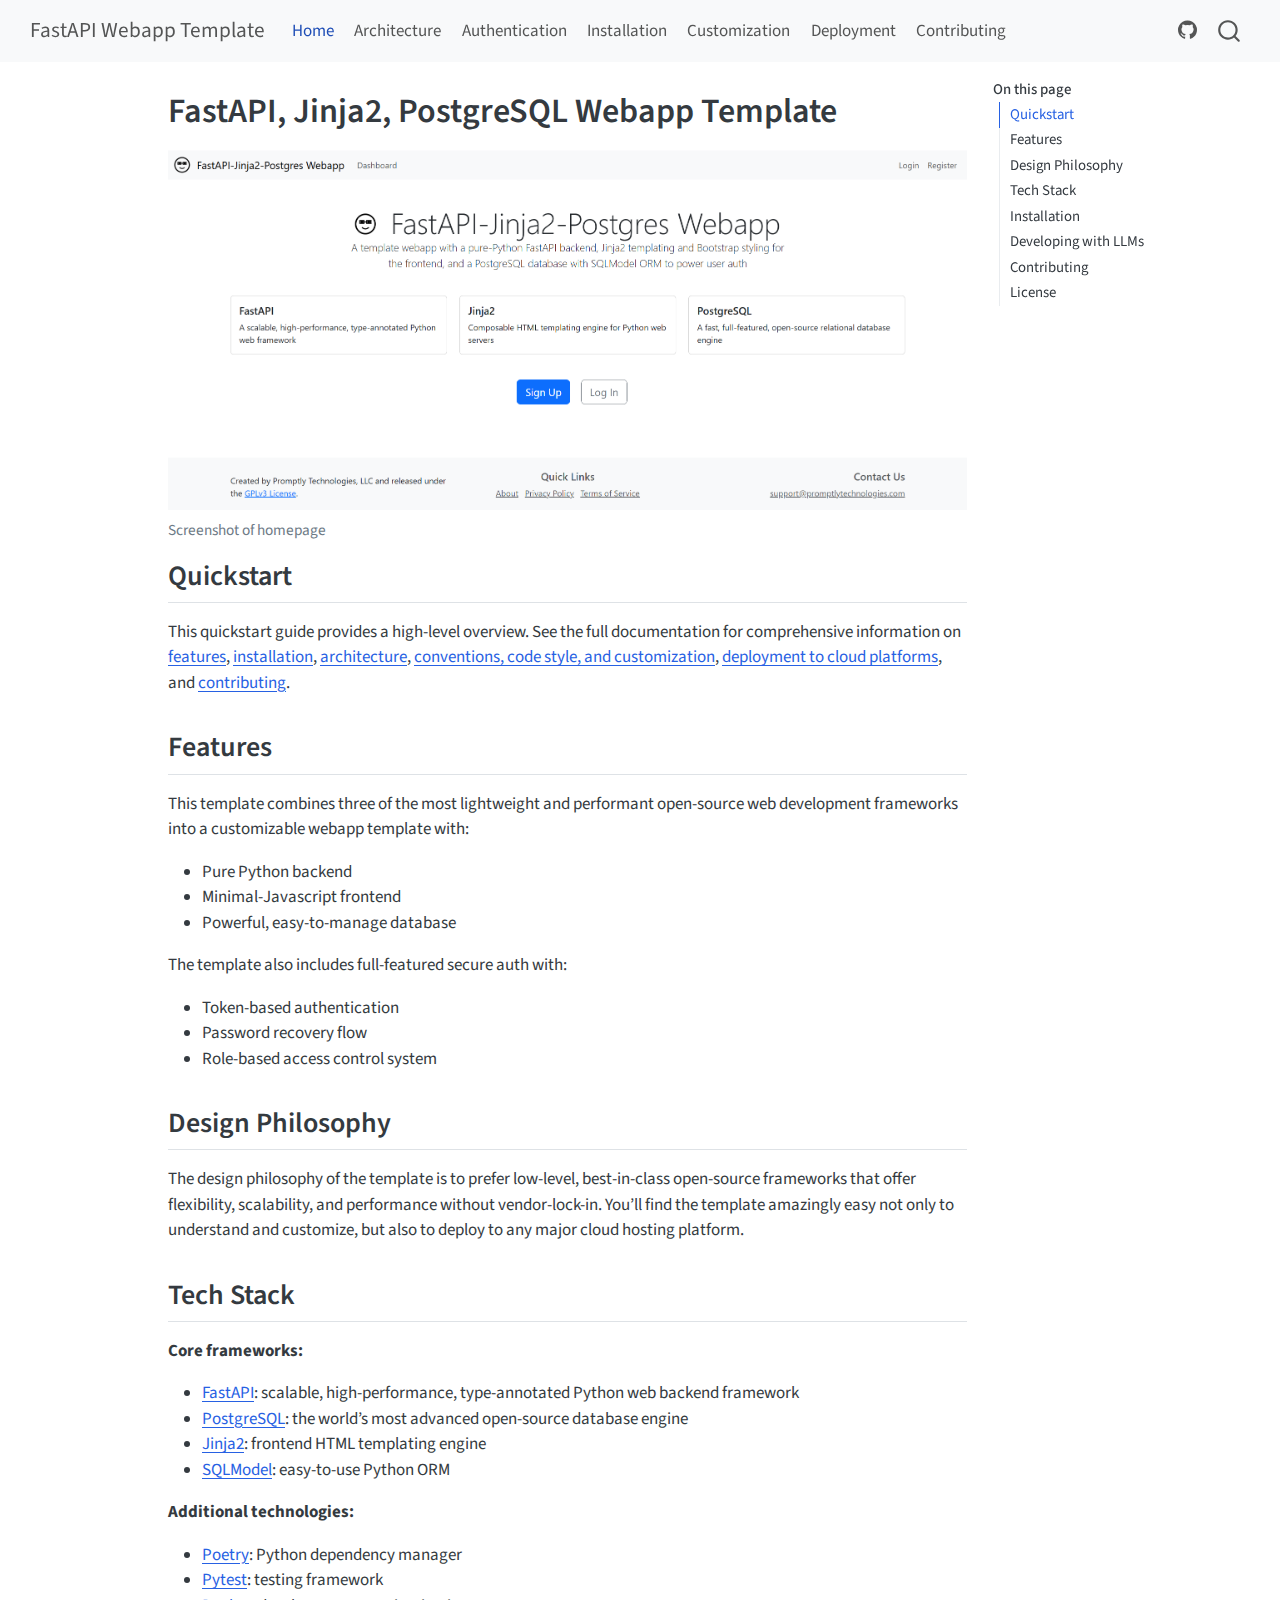
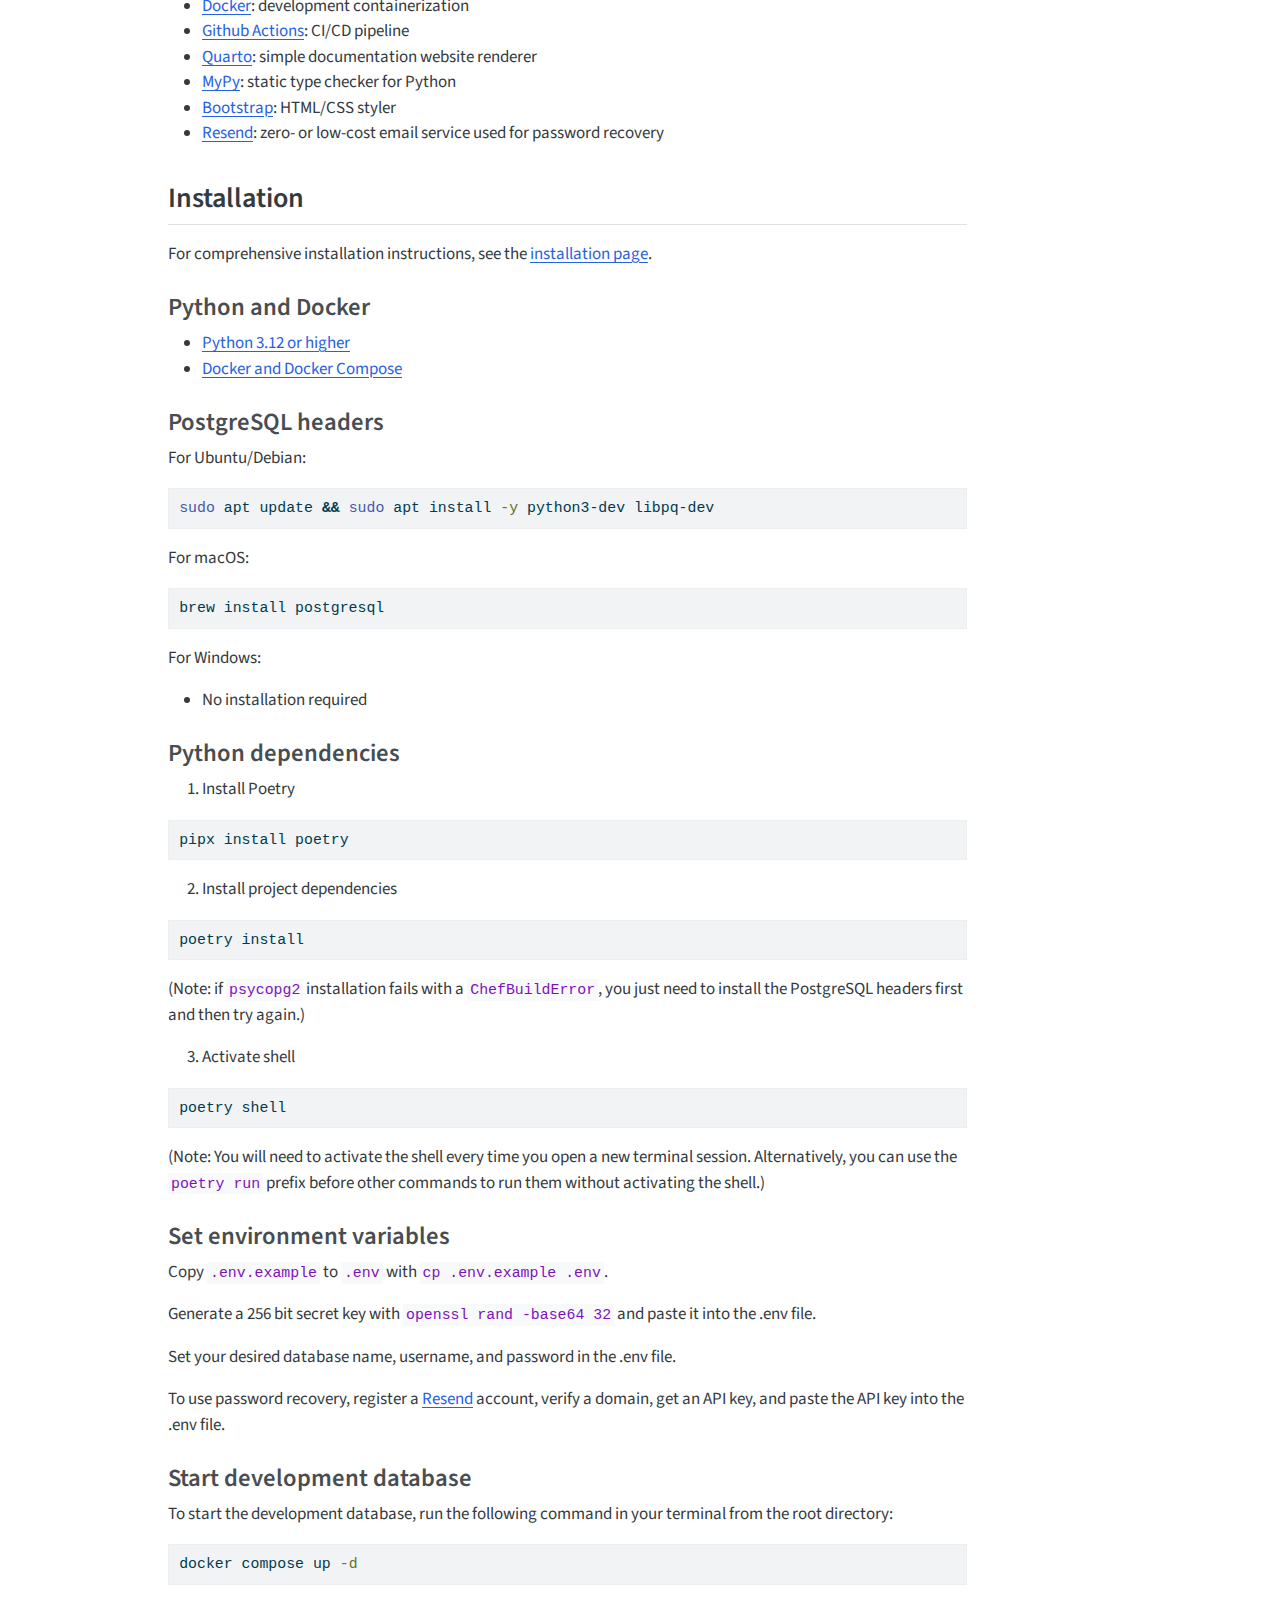
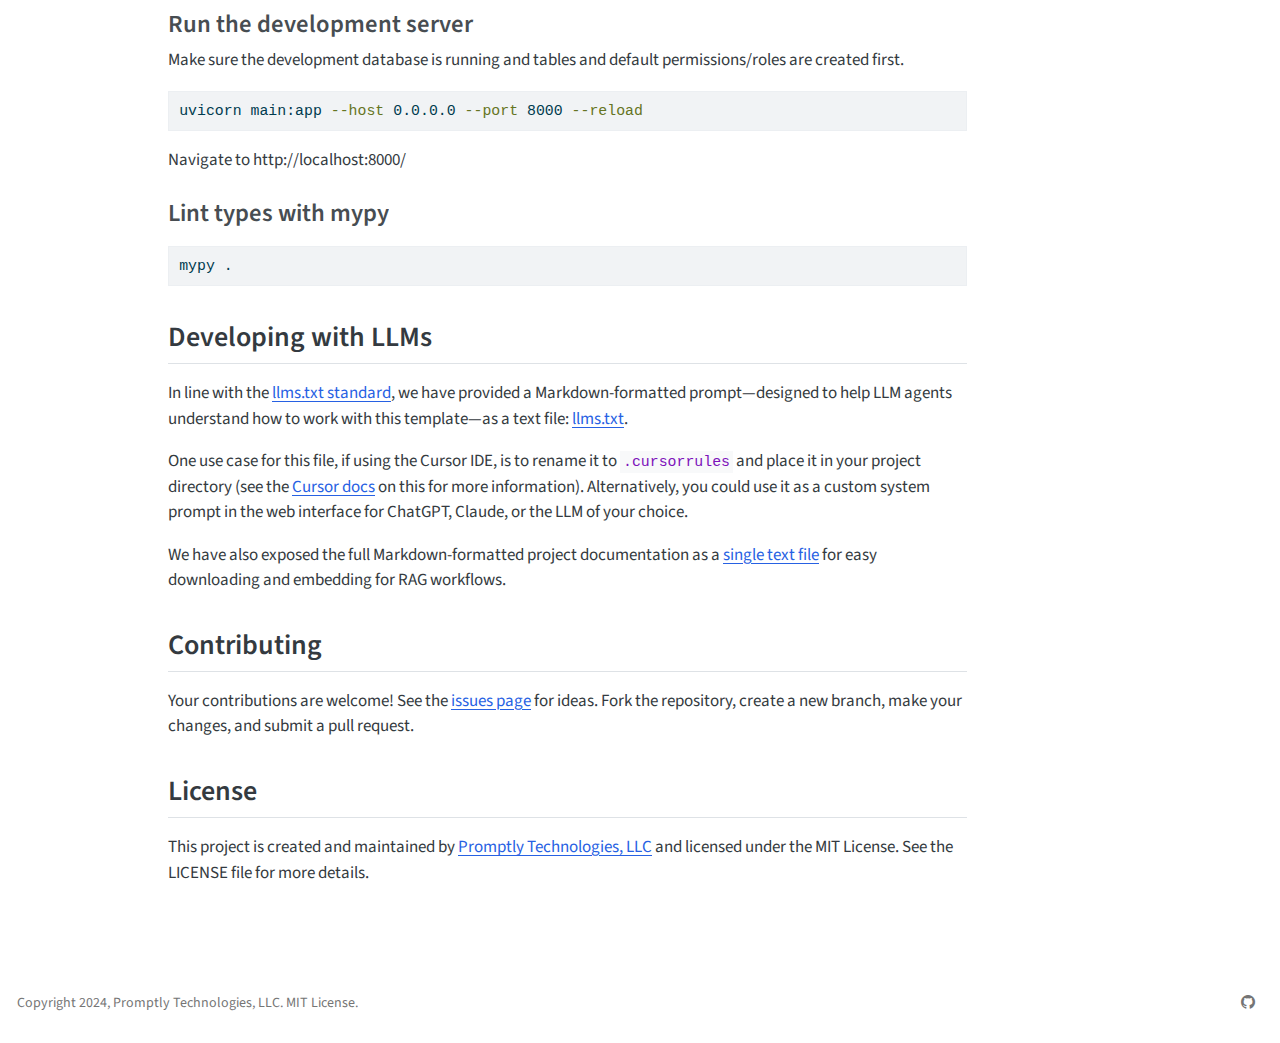
==== commit d125b935: "Built site for gh-pages" ====
--- a/index.html
+++ b/index.html
@@ -2,7 +2,7 @@
 <html xmlns="http://www.w3.org/1999/xhtml" lang="en" xml:lang="en"><head>
 
 <meta charset="utf-8">
-<meta name="generator" content="quarto-1.5.57">
+<meta name="generator" content="quarto-1.6.39">
 
 <meta name="viewport" content="width=device-width, initial-scale=1.0, user-scalable=yes">
 
@@ -69,10 +69,10 @@
 <script src="site_libs/quarto-html/tippy.umd.min.js"></script>
 <script src="site_libs/quarto-html/anchor.min.js"></script>
 <link href="site_libs/quarto-html/tippy.css" rel="stylesheet">
-<link href="site_libs/quarto-html/quarto-syntax-highlighting.css" rel="stylesheet" id="quarto-text-highlighting-styles">
+<link href="site_libs/quarto-html/quarto-syntax-highlighting-e26003cea8cd680ca0c55a263523d882.css" rel="stylesheet" id="quarto-text-highlighting-styles">
 <script src="site_libs/bootstrap/bootstrap.min.js"></script>
 <link href="site_libs/bootstrap/bootstrap-icons.css" rel="stylesheet">
-<link href="site_libs/bootstrap/bootstrap.min.css" rel="stylesheet" id="quarto-bootstrap" data-mode="light">
+<link href="site_libs/bootstrap/bootstrap-ce8de41c5dcf49f81f95ec2a54f3a28e.min.css" rel="stylesheet" append-hash="true" id="quarto-bootstrap" data-mode="light">
 <script id="quarto-search-options" type="application/json">{
   "location": "navbar",
   "copy-button": false,
@@ -296,6 +296,7 @@
 <li>Install project dependencies</li>
 </ol>
 <div class="sourceCode" id="cb4"><pre class="sourceCode bash code-with-copy"><code class="sourceCode bash"><span id="cb4-1"><a href="#cb4-1" aria-hidden="true" tabindex="-1"></a><span class="ex">poetry</span> install</span></code><button title="Copy to Clipboard" class="code-copy-button"><i class="bi"></i></button></pre></div>
+<p>(Note: if <code>psycopg2</code> installation fails with a <code>ChefBuildError</code>, you just need to install the PostgreSQL headers first and then try again.)</p>
 <ol start="3" type="1">
 <li>Activate shell</li>
 </ol>
@@ -304,7 +305,7 @@
 </section>
 <section id="set-environment-variables" class="level3">
 <h3 class="anchored" data-anchor-id="set-environment-variables">Set environment variables</h3>
-<p>Copy .env.example to .env with <code>cp .env.example .env</code>.</p>
+<p>Copy <code>.env.example</code> to <code>.env</code> with <code>cp .env.example .env</code>.</p>
 <p>Generate a 256 bit secret key with <code>openssl rand -base64 32</code> and paste it into the .env file.</p>
 <p>Set your desired database name, username, and password in the .env file.</p>
 <p>To use password recovery, register a <a href="https://resend.com/">Resend</a> account, verify a domain, get an API key, and paste the API key into the .env file.</p>
@@ -425,8 +426,6 @@
   });
   clipboard.on('success', onCopySuccess);
   if (window.document.getElementById('quarto-embedded-source-code-modal')) {
-    // For code content inside modals, clipBoardJS needs to be initialized with a container option
-    // TODO: Check when it could be a function (https://github.com/zenorocha/clipboard.js/issues/860)
     const clipboardModal = new window.ClipboardJS('.code-copy-button[data-in-quarto-modal]', {
       text: getTextToCopy,
       container: window.document.getElementById('quarto-embedded-source-code-modal')
@@ -537,7 +536,6 @@
       if (window.Quarto?.typesetMath) {
         window.Quarto.typesetMath(note);
       }
-      // TODO in 1.5, we should make sure this works without a callout special case
       if (note.classList.contains("callout")) {
         return note.outerHTML;
       } else {
--- a/site_libs/quarto-html/quarto-syntax-highlighting-e26003cea8cd680ca0c55a263523d882.css
+++ b/site_libs/quarto-html/quarto-syntax-highlighting-e26003cea8cd680ca0c55a263523d882.css
@@ -0,0 +1,205 @@
+/* quarto syntax highlight colors */
+:root {
+  --quarto-hl-ot-color: #003B4F;
+  --quarto-hl-at-color: #657422;
+  --quarto-hl-ss-color: #20794D;
+  --quarto-hl-an-color: #5E5E5E;
+  --quarto-hl-fu-color: #4758AB;
+  --quarto-hl-st-color: #20794D;
+  --quarto-hl-cf-color: #003B4F;
+  --quarto-hl-op-color: #5E5E5E;
+  --quarto-hl-er-color: #AD0000;
+  --quarto-hl-bn-color: #AD0000;
+  --quarto-hl-al-color: #AD0000;
+  --quarto-hl-va-color: #111111;
+  --quarto-hl-bu-color: inherit;
+  --quarto-hl-ex-color: inherit;
+  --quarto-hl-pp-color: #AD0000;
+  --quarto-hl-in-color: #5E5E5E;
+  --quarto-hl-vs-color: #20794D;
+  --quarto-hl-wa-color: #5E5E5E;
+  --quarto-hl-do-color: #5E5E5E;
+  --quarto-hl-im-color: #00769E;
+  --quarto-hl-ch-color: #20794D;
+  --quarto-hl-dt-color: #AD0000;
+  --quarto-hl-fl-color: #AD0000;
+  --quarto-hl-co-color: #5E5E5E;
+  --quarto-hl-cv-color: #5E5E5E;
+  --quarto-hl-cn-color: #8f5902;
+  --quarto-hl-sc-color: #5E5E5E;
+  --quarto-hl-dv-color: #AD0000;
+  --quarto-hl-kw-color: #003B4F;
+}
+
+/* other quarto variables */
+:root {
+  --quarto-font-monospace: SFMono-Regular, Menlo, Monaco, Consolas, "Liberation Mono", "Courier New", monospace;
+}
+
+pre > code.sourceCode > span {
+  color: #003B4F;
+}
+
+code span {
+  color: #003B4F;
+}
+
+code.sourceCode > span {
+  color: #003B4F;
+}
+
+div.sourceCode,
+div.sourceCode pre.sourceCode {
+  color: #003B4F;
+}
+
+code span.ot {
+  color: #003B4F;
+  font-style: inherit;
+}
+
+code span.at {
+  color: #657422;
+  font-style: inherit;
+}
+
+code span.ss {
+  color: #20794D;
+  font-style: inherit;
+}
+
+code span.an {
+  color: #5E5E5E;
+  font-style: inherit;
+}
+
+code span.fu {
+  color: #4758AB;
+  font-style: inherit;
+}
+
+code span.st {
+  color: #20794D;
+  font-style: inherit;
+}
+
+code span.cf {
+  color: #003B4F;
+  font-weight: bold;
+  font-style: inherit;
+}
+
+code span.op {
+  color: #5E5E5E;
+  font-style: inherit;
+}
+
+code span.er {
+  color: #AD0000;
+  font-style: inherit;
+}
+
+code span.bn {
+  color: #AD0000;
+  font-style: inherit;
+}
+
+code span.al {
+  color: #AD0000;
+  font-style: inherit;
+}
+
+code span.va {
+  color: #111111;
+  font-style: inherit;
+}
+
+code span.bu {
+  font-style: inherit;
+}
+
+code span.ex {
+  font-style: inherit;
+}
+
+code span.pp {
+  color: #AD0000;
+  font-style: inherit;
+}
+
+code span.in {
+  color: #5E5E5E;
+  font-style: inherit;
+}
+
+code span.vs {
+  color: #20794D;
+  font-style: inherit;
+}
+
+code span.wa {
+  color: #5E5E5E;
+  font-style: italic;
+}
+
+code span.do {
+  color: #5E5E5E;
+  font-style: italic;
+}
+
+code span.im {
+  color: #00769E;
+  font-style: inherit;
+}
+
+code span.ch {
+  color: #20794D;
+  font-style: inherit;
+}
+
+code span.dt {
+  color: #AD0000;
+  font-style: inherit;
+}
+
+code span.fl {
+  color: #AD0000;
+  font-style: inherit;
+}
+
+code span.co {
+  color: #5E5E5E;
+  font-style: inherit;
+}
+
+code span.cv {
+  color: #5E5E5E;
+  font-style: italic;
+}
+
+code span.cn {
+  color: #8f5902;
+  font-style: inherit;
+}
+
+code span.sc {
+  color: #5E5E5E;
+  font-style: inherit;
+}
+
+code span.dv {
+  color: #AD0000;
+  font-style: inherit;
+}
+
+code span.kw {
+  color: #003B4F;
+  font-weight: bold;
+  font-style: inherit;
+}
+
+.prevent-inlining {
+  content: "</";
+}
+
+/*# sourceMappingURL=e90e9ab646ea9b1aaa61e089606e0f97.css.map */
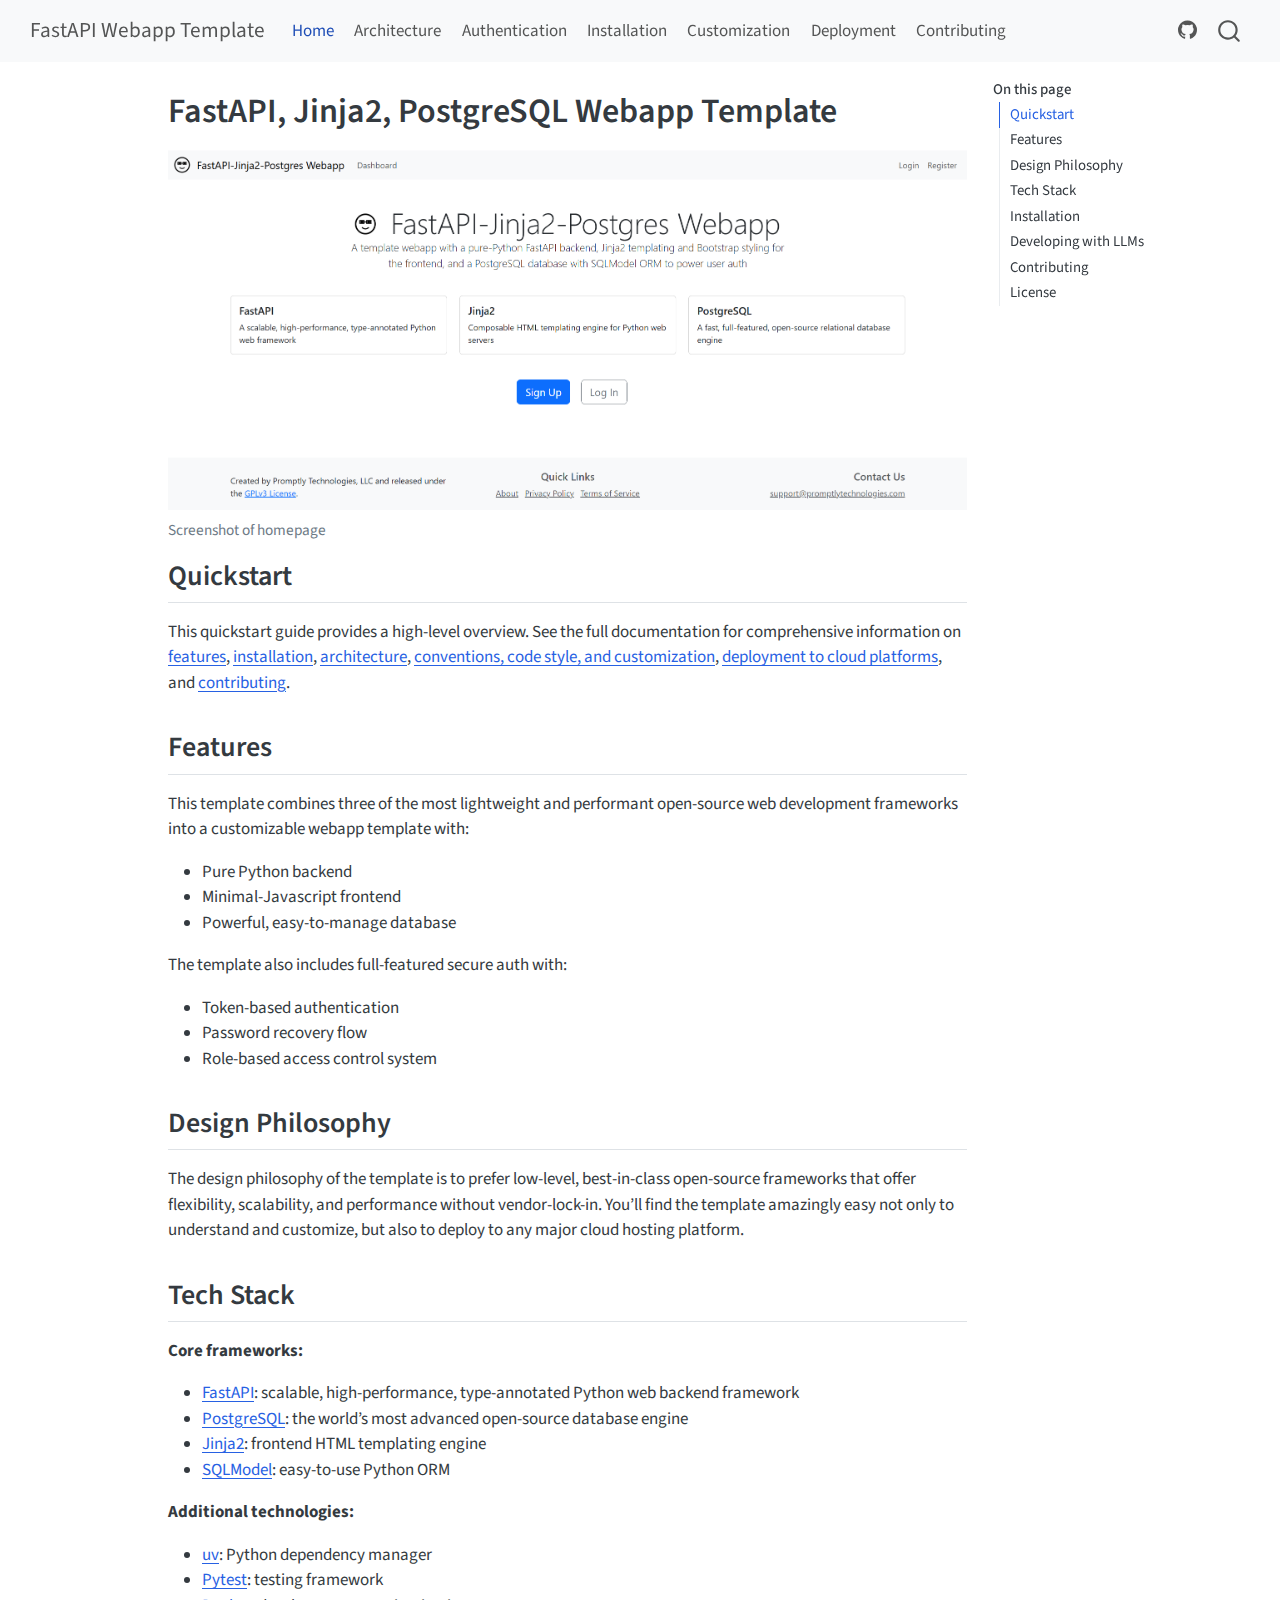
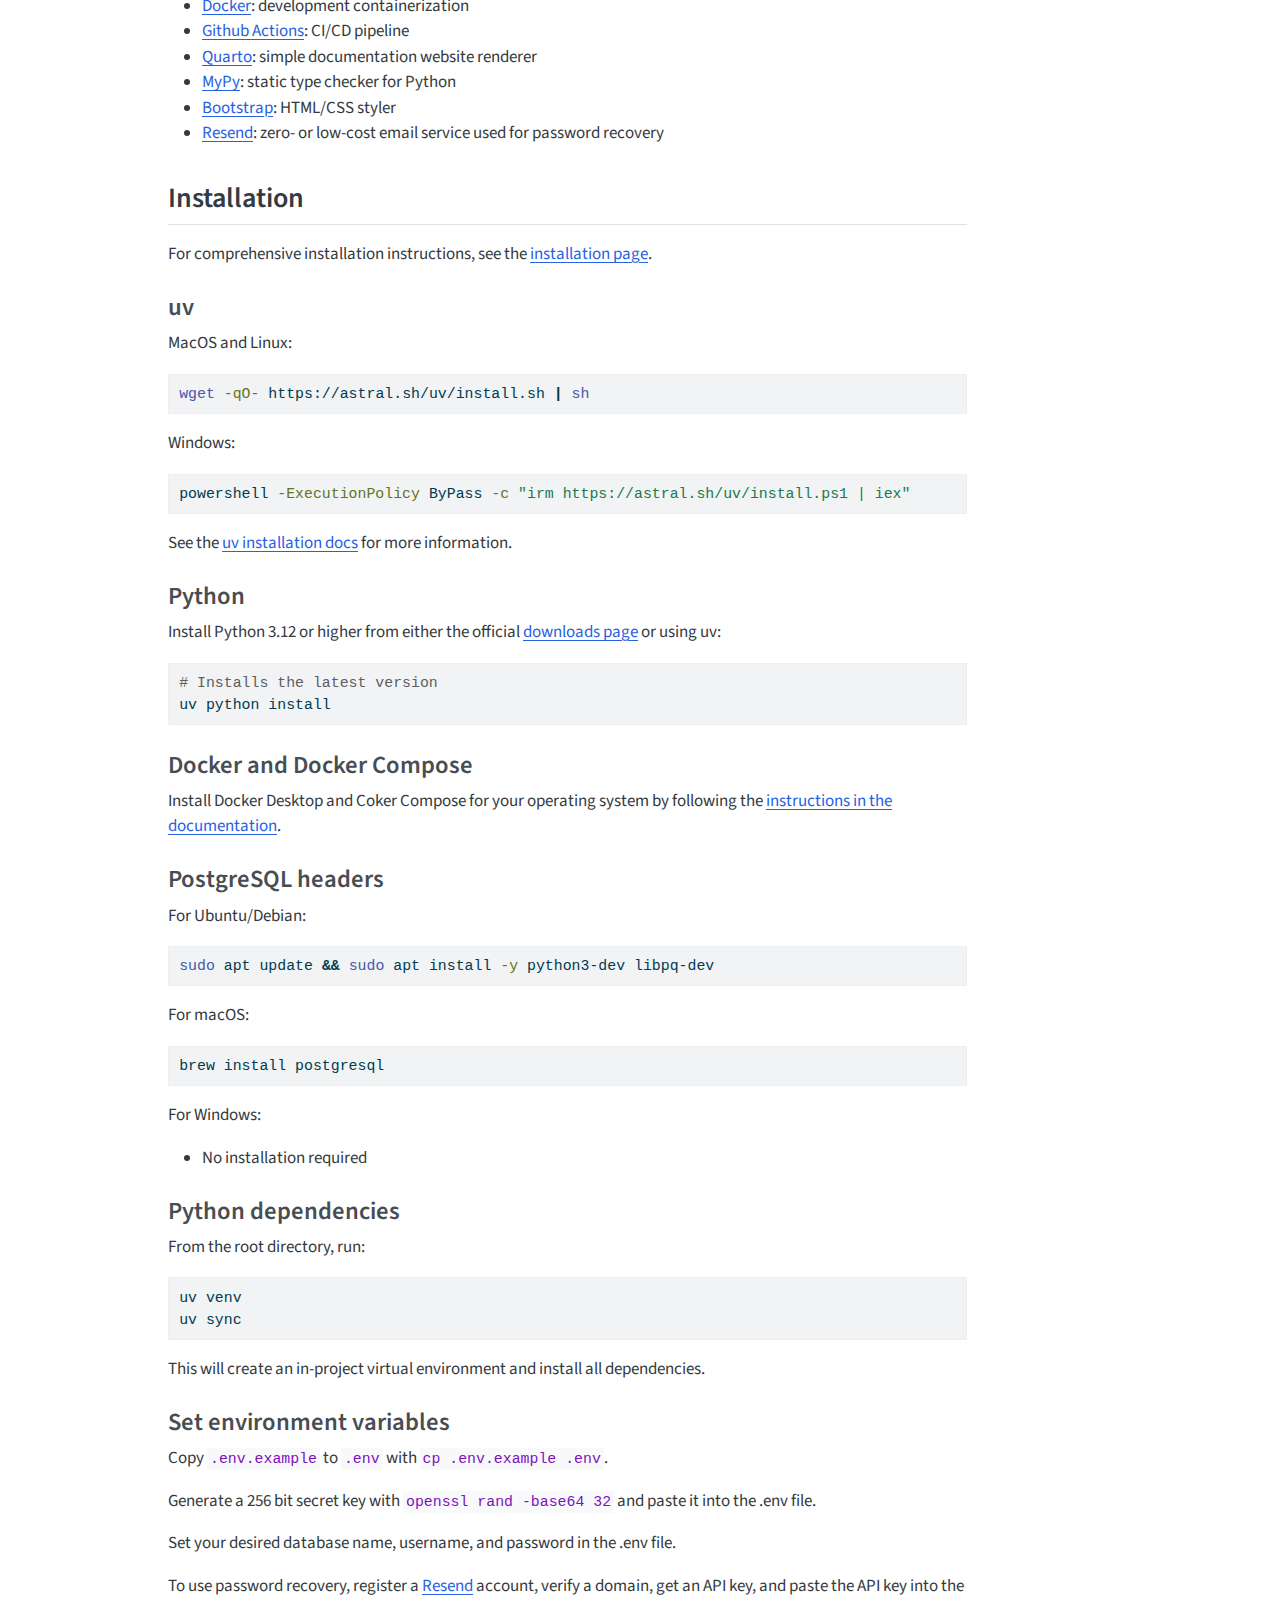
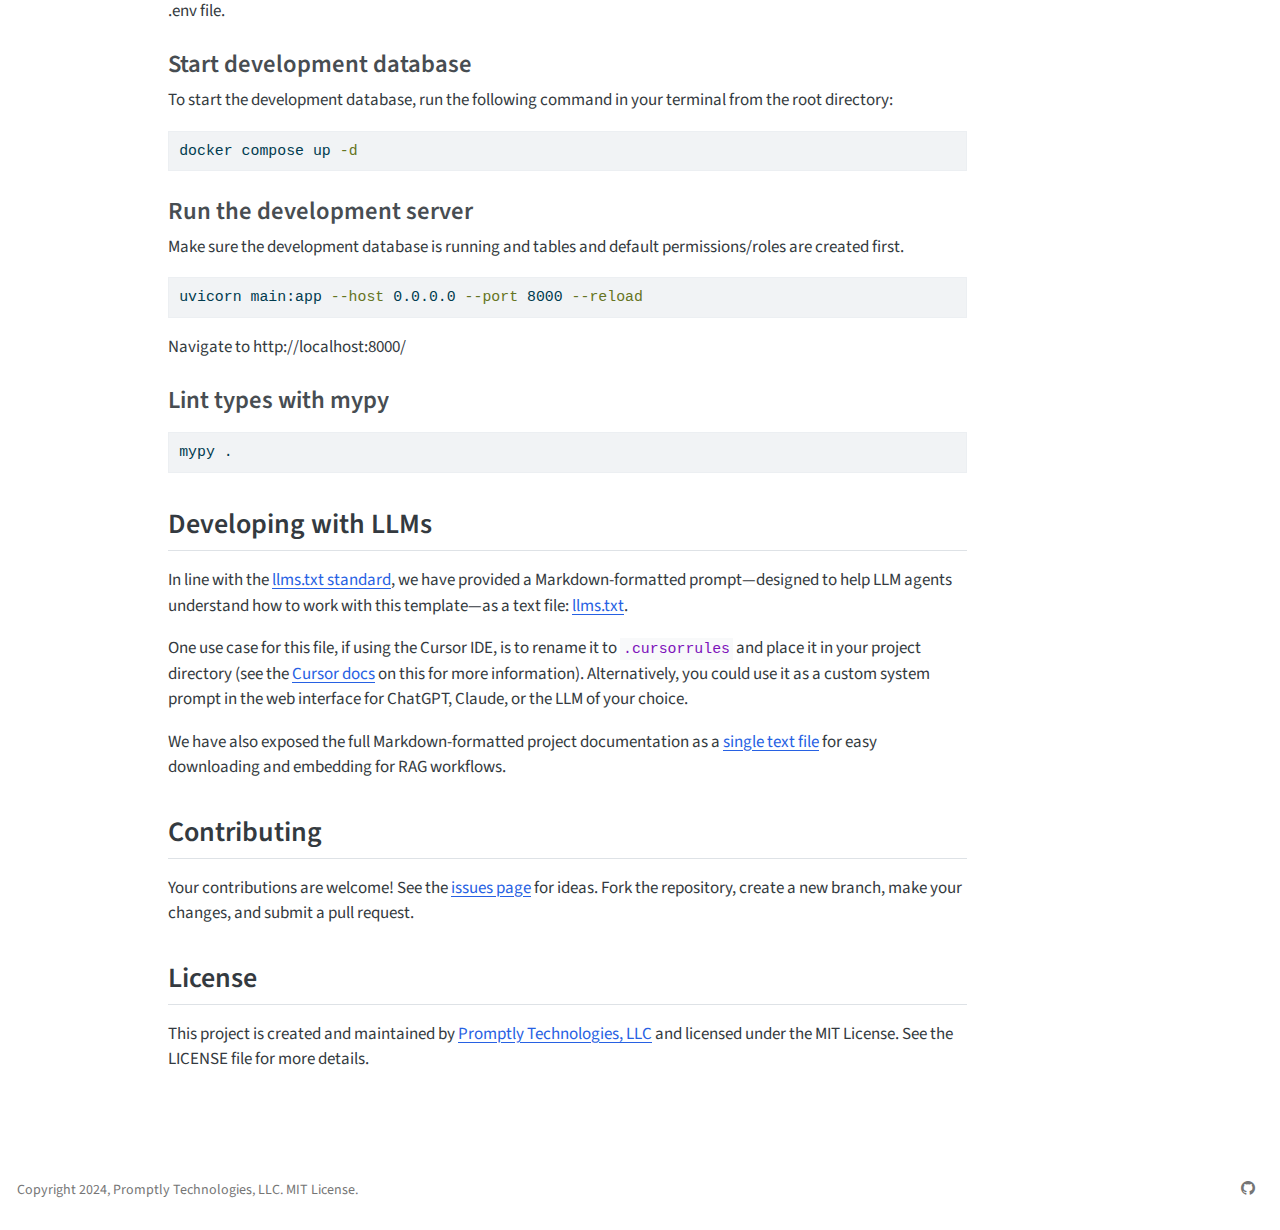
==== commit 4a5c3910: "Built site for gh-pages" ====
--- a/index.html
+++ b/index.html
@@ -179,7 +179,9 @@
   <li><a href="#tech-stack" id="toc-tech-stack" class="nav-link" data-scroll-target="#tech-stack">Tech Stack</a></li>
   <li><a href="#installation" id="toc-installation" class="nav-link" data-scroll-target="#installation">Installation</a>
   <ul class="collapse">
-  <li><a href="#python-and-docker" id="toc-python-and-docker" class="nav-link" data-scroll-target="#python-and-docker">Python and Docker</a></li>
+  <li><a href="#uv" id="toc-uv" class="nav-link" data-scroll-target="#uv">uv</a></li>
+  <li><a href="#python" id="toc-python" class="nav-link" data-scroll-target="#python">Python</a></li>
+  <li><a href="#docker-and-docker-compose" id="toc-docker-and-docker-compose" class="nav-link" data-scroll-target="#docker-and-docker-compose">Docker and Docker Compose</a></li>
   <li><a href="#postgresql-headers" id="toc-postgresql-headers" class="nav-link" data-scroll-target="#postgresql-headers">PostgreSQL headers</a></li>
   <li><a href="#python-dependencies" id="toc-python-dependencies" class="nav-link" data-scroll-target="#python-dependencies">Python dependencies</a></li>
   <li><a href="#set-environment-variables" id="toc-set-environment-variables" class="nav-link" data-scroll-target="#set-environment-variables">Set environment variables</a></li>
@@ -255,7 +257,7 @@
 </ul>
 <p><strong>Additional technologies:</strong></p>
 <ul>
-<li><a href="https://python-poetry.org/">Poetry</a>: Python dependency manager</li>
+<li><a href="https://docs.astral.sh/uv/">uv</a>: Python dependency manager</li>
 <li><a href="https://docs.pytest.org/en/7.4.x/">Pytest</a>: testing framework</li>
 <li><a href="https://www.docker.com/">Docker</a>: development containerization</li>
 <li><a href="https://docs.github.com/en/actions">Github Actions</a>: CI/CD pipeline</li>
@@ -268,19 +270,30 @@
 <section id="installation" class="level2">
 <h2 class="anchored" data-anchor-id="installation">Installation</h2>
 <p>For comprehensive installation instructions, see the <a href="https://promptlytechnologies.com/fastapi-jinja2-postgres-webapp/docs/installation.html">installation page</a>.</p>
-<section id="python-and-docker" class="level3">
-<h3 class="anchored" data-anchor-id="python-and-docker">Python and Docker</h3>
-<ul>
-<li><a href="https://www.python.org/downloads/">Python 3.12 or higher</a></li>
-<li><a href="https://docs.docker.com/get-docker/">Docker and Docker Compose</a></li>
-</ul>
+<section id="uv" class="level3">
+<h3 class="anchored" data-anchor-id="uv">uv</h3>
+<p>MacOS and Linux:</p>
+<div class="sourceCode" id="cb1"><pre class="sourceCode bash code-with-copy"><code class="sourceCode bash"><span id="cb1-1"><a href="#cb1-1" aria-hidden="true" tabindex="-1"></a><span class="fu">wget</span> <span class="at">-qO-</span> https://astral.sh/uv/install.sh <span class="kw">|</span> <span class="fu">sh</span></span></code><button title="Copy to Clipboard" class="code-copy-button"><i class="bi"></i></button></pre></div>
+<p>Windows:</p>
+<div class="sourceCode" id="cb2"><pre class="sourceCode bash code-with-copy"><code class="sourceCode bash"><span id="cb2-1"><a href="#cb2-1" aria-hidden="true" tabindex="-1"></a><span class="ex">powershell</span> <span class="at">-ExecutionPolicy</span> ByPass <span class="at">-c</span> <span class="st">"irm https://astral.sh/uv/install.ps1 | iex"</span></span></code><button title="Copy to Clipboard" class="code-copy-button"><i class="bi"></i></button></pre></div>
+<p>See the <a href="https://docs.astral.sh/uv/getting-started/installation/">uv installation docs</a> for more information.</p>
+</section>
+<section id="python" class="level3">
+<h3 class="anchored" data-anchor-id="python">Python</h3>
+<p>Install Python 3.12 or higher from either the official <a href="https://www.python.org/downloads/">downloads page</a> or using uv:</p>
+<div class="sourceCode" id="cb3"><pre class="sourceCode bash code-with-copy"><code class="sourceCode bash"><span id="cb3-1"><a href="#cb3-1" aria-hidden="true" tabindex="-1"></a><span class="co"># Installs the latest version</span></span>
+<span id="cb3-2"><a href="#cb3-2" aria-hidden="true" tabindex="-1"></a><span class="ex">uv</span> python install</span></code><button title="Copy to Clipboard" class="code-copy-button"><i class="bi"></i></button></pre></div>
+</section>
+<section id="docker-and-docker-compose" class="level3">
+<h3 class="anchored" data-anchor-id="docker-and-docker-compose">Docker and Docker Compose</h3>
+<p>Install Docker Desktop and Coker Compose for your operating system by following the <a href="https://docs.docker.com/compose/install/">instructions in the documentation</a>.</p>
 </section>
 <section id="postgresql-headers" class="level3">
 <h3 class="anchored" data-anchor-id="postgresql-headers">PostgreSQL headers</h3>
 <p>For Ubuntu/Debian:</p>
-<div class="sourceCode" id="cb1"><pre class="sourceCode bash code-with-copy"><code class="sourceCode bash"><span id="cb1-1"><a href="#cb1-1" aria-hidden="true" tabindex="-1"></a><span class="fu">sudo</span> apt update <span class="kw">&amp;&amp;</span> <span class="fu">sudo</span> apt install <span class="at">-y</span> python3-dev libpq-dev</span></code><button title="Copy to Clipboard" class="code-copy-button"><i class="bi"></i></button></pre></div>
+<div class="sourceCode" id="cb4"><pre class="sourceCode bash code-with-copy"><code class="sourceCode bash"><span id="cb4-1"><a href="#cb4-1" aria-hidden="true" tabindex="-1"></a><span class="fu">sudo</span> apt update <span class="kw">&amp;&amp;</span> <span class="fu">sudo</span> apt install <span class="at">-y</span> python3-dev libpq-dev</span></code><button title="Copy to Clipboard" class="code-copy-button"><i class="bi"></i></button></pre></div>
 <p>For macOS:</p>
-<div class="sourceCode" id="cb2"><pre class="sourceCode bash code-with-copy"><code class="sourceCode bash"><span id="cb2-1"><a href="#cb2-1" aria-hidden="true" tabindex="-1"></a><span class="ex">brew</span> install postgresql</span></code><button title="Copy to Clipboard" class="code-copy-button"><i class="bi"></i></button></pre></div>
+<div class="sourceCode" id="cb5"><pre class="sourceCode bash code-with-copy"><code class="sourceCode bash"><span id="cb5-1"><a href="#cb5-1" aria-hidden="true" tabindex="-1"></a><span class="ex">brew</span> install postgresql</span></code><button title="Copy to Clipboard" class="code-copy-button"><i class="bi"></i></button></pre></div>
 <p>For Windows:</p>
 <ul>
 <li>No installation required</li>
@@ -288,20 +301,10 @@
 </section>
 <section id="python-dependencies" class="level3">
 <h3 class="anchored" data-anchor-id="python-dependencies">Python dependencies</h3>
-<ol type="1">
-<li>Install Poetry</li>
-</ol>
-<div class="sourceCode" id="cb3"><pre class="sourceCode bash code-with-copy"><code class="sourceCode bash"><span id="cb3-1"><a href="#cb3-1" aria-hidden="true" tabindex="-1"></a><span class="ex">pipx</span> install poetry</span></code><button title="Copy to Clipboard" class="code-copy-button"><i class="bi"></i></button></pre></div>
-<ol start="2" type="1">
-<li>Install project dependencies</li>
-</ol>
-<div class="sourceCode" id="cb4"><pre class="sourceCode bash code-with-copy"><code class="sourceCode bash"><span id="cb4-1"><a href="#cb4-1" aria-hidden="true" tabindex="-1"></a><span class="ex">poetry</span> install</span></code><button title="Copy to Clipboard" class="code-copy-button"><i class="bi"></i></button></pre></div>
-<p>(Note: if <code>psycopg2</code> installation fails with a <code>ChefBuildError</code>, you just need to install the PostgreSQL headers first and then try again.)</p>
-<ol start="3" type="1">
-<li>Activate shell</li>
-</ol>
-<div class="sourceCode" id="cb5"><pre class="sourceCode bash code-with-copy"><code class="sourceCode bash"><span id="cb5-1"><a href="#cb5-1" aria-hidden="true" tabindex="-1"></a><span class="ex">poetry</span> shell</span></code><button title="Copy to Clipboard" class="code-copy-button"><i class="bi"></i></button></pre></div>
-<p>(Note: You will need to activate the shell every time you open a new terminal session. Alternatively, you can use the <code>poetry run</code> prefix before other commands to run them without activating the shell.)</p>
+<p>From the root directory, run:</p>
+<div class="sourceCode" id="cb6"><pre class="sourceCode bash code-with-copy"><code class="sourceCode bash"><span id="cb6-1"><a href="#cb6-1" aria-hidden="true" tabindex="-1"></a><span class="ex">uv</span> venv</span>
+<span id="cb6-2"><a href="#cb6-2" aria-hidden="true" tabindex="-1"></a><span class="ex">uv</span> sync</span></code><button title="Copy to Clipboard" class="code-copy-button"><i class="bi"></i></button></pre></div>
+<p>This will create an in-project virtual environment and install all dependencies.</p>
 </section>
 <section id="set-environment-variables" class="level3">
 <h3 class="anchored" data-anchor-id="set-environment-variables">Set environment variables</h3>
@@ -313,17 +316,17 @@
 <section id="start-development-database" class="level3">
 <h3 class="anchored" data-anchor-id="start-development-database">Start development database</h3>
 <p>To start the development database, run the following command in your terminal from the root directory:</p>
-<div class="sourceCode" id="cb6"><pre class="sourceCode bash code-with-copy"><code class="sourceCode bash"><span id="cb6-1"><a href="#cb6-1" aria-hidden="true" tabindex="-1"></a><span class="ex">docker</span> compose up <span class="at">-d</span></span></code><button title="Copy to Clipboard" class="code-copy-button"><i class="bi"></i></button></pre></div>
+<div class="sourceCode" id="cb7"><pre class="sourceCode bash code-with-copy"><code class="sourceCode bash"><span id="cb7-1"><a href="#cb7-1" aria-hidden="true" tabindex="-1"></a><span class="ex">docker</span> compose up <span class="at">-d</span></span></code><button title="Copy to Clipboard" class="code-copy-button"><i class="bi"></i></button></pre></div>
 </section>
 <section id="run-the-development-server" class="level3">
 <h3 class="anchored" data-anchor-id="run-the-development-server">Run the development server</h3>
 <p>Make sure the development database is running and tables and default permissions/roles are created first.</p>
-<div class="sourceCode" id="cb7"><pre class="sourceCode bash code-with-copy"><code class="sourceCode bash"><span id="cb7-1"><a href="#cb7-1" aria-hidden="true" tabindex="-1"></a><span class="ex">uvicorn</span> main:app <span class="at">--host</span> 0.0.0.0 <span class="at">--port</span> 8000 <span class="at">--reload</span></span></code><button title="Copy to Clipboard" class="code-copy-button"><i class="bi"></i></button></pre></div>
+<div class="sourceCode" id="cb8"><pre class="sourceCode bash code-with-copy"><code class="sourceCode bash"><span id="cb8-1"><a href="#cb8-1" aria-hidden="true" tabindex="-1"></a><span class="ex">uvicorn</span> main:app <span class="at">--host</span> 0.0.0.0 <span class="at">--port</span> 8000 <span class="at">--reload</span></span></code><button title="Copy to Clipboard" class="code-copy-button"><i class="bi"></i></button></pre></div>
 <p>Navigate to http://localhost:8000/</p>
 </section>
 <section id="lint-types-with-mypy" class="level3">
 <h3 class="anchored" data-anchor-id="lint-types-with-mypy">Lint types with mypy</h3>
-<div class="sourceCode" id="cb8"><pre class="sourceCode bash code-with-copy"><code class="sourceCode bash"><span id="cb8-1"><a href="#cb8-1" aria-hidden="true" tabindex="-1"></a><span class="ex">mypy</span> .</span></code><button title="Copy to Clipboard" class="code-copy-button"><i class="bi"></i></button></pre></div>
+<div class="sourceCode" id="cb9"><pre class="sourceCode bash code-with-copy"><code class="sourceCode bash"><span id="cb9-1"><a href="#cb9-1" aria-hidden="true" tabindex="-1"></a><span class="ex">mypy</span> .</span></code><button title="Copy to Clipboard" class="code-copy-button"><i class="bi"></i></button></pre></div>
 </section>
 </section>
 <section id="developing-with-llms" class="level2">
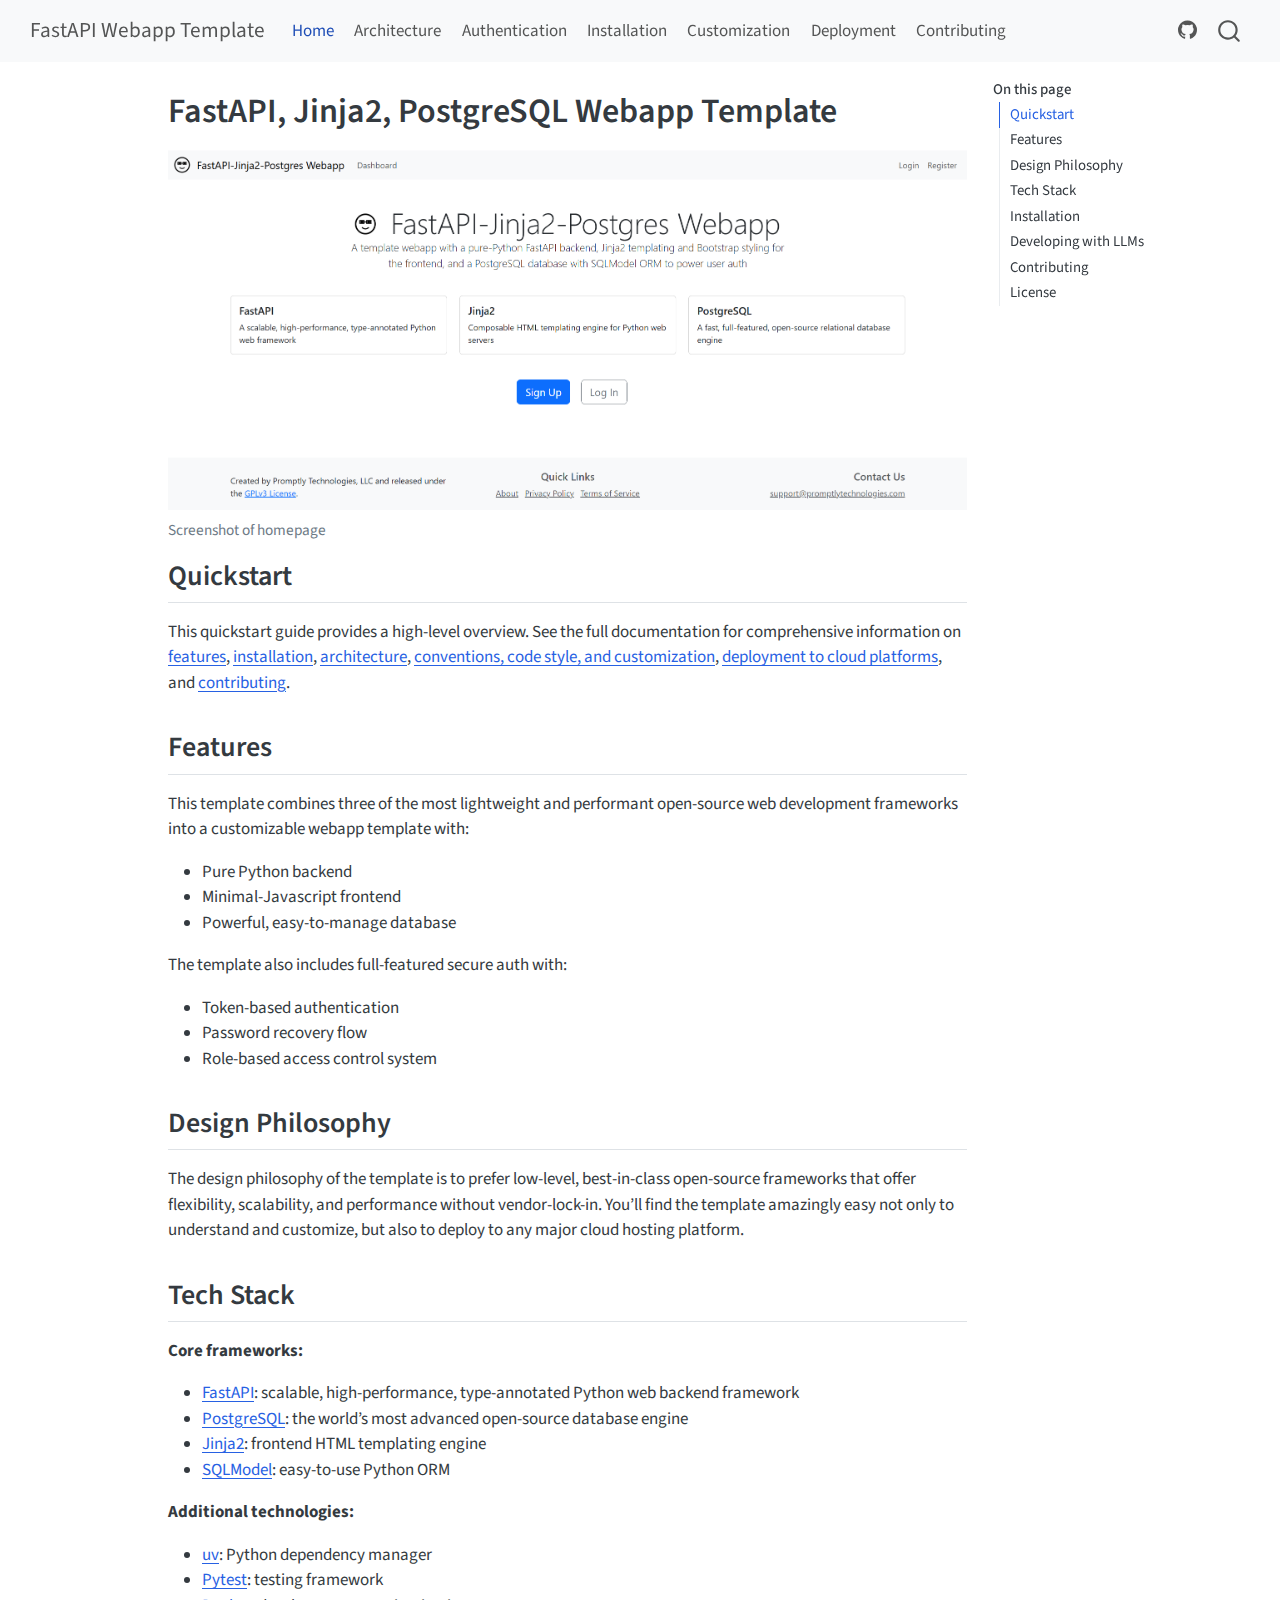
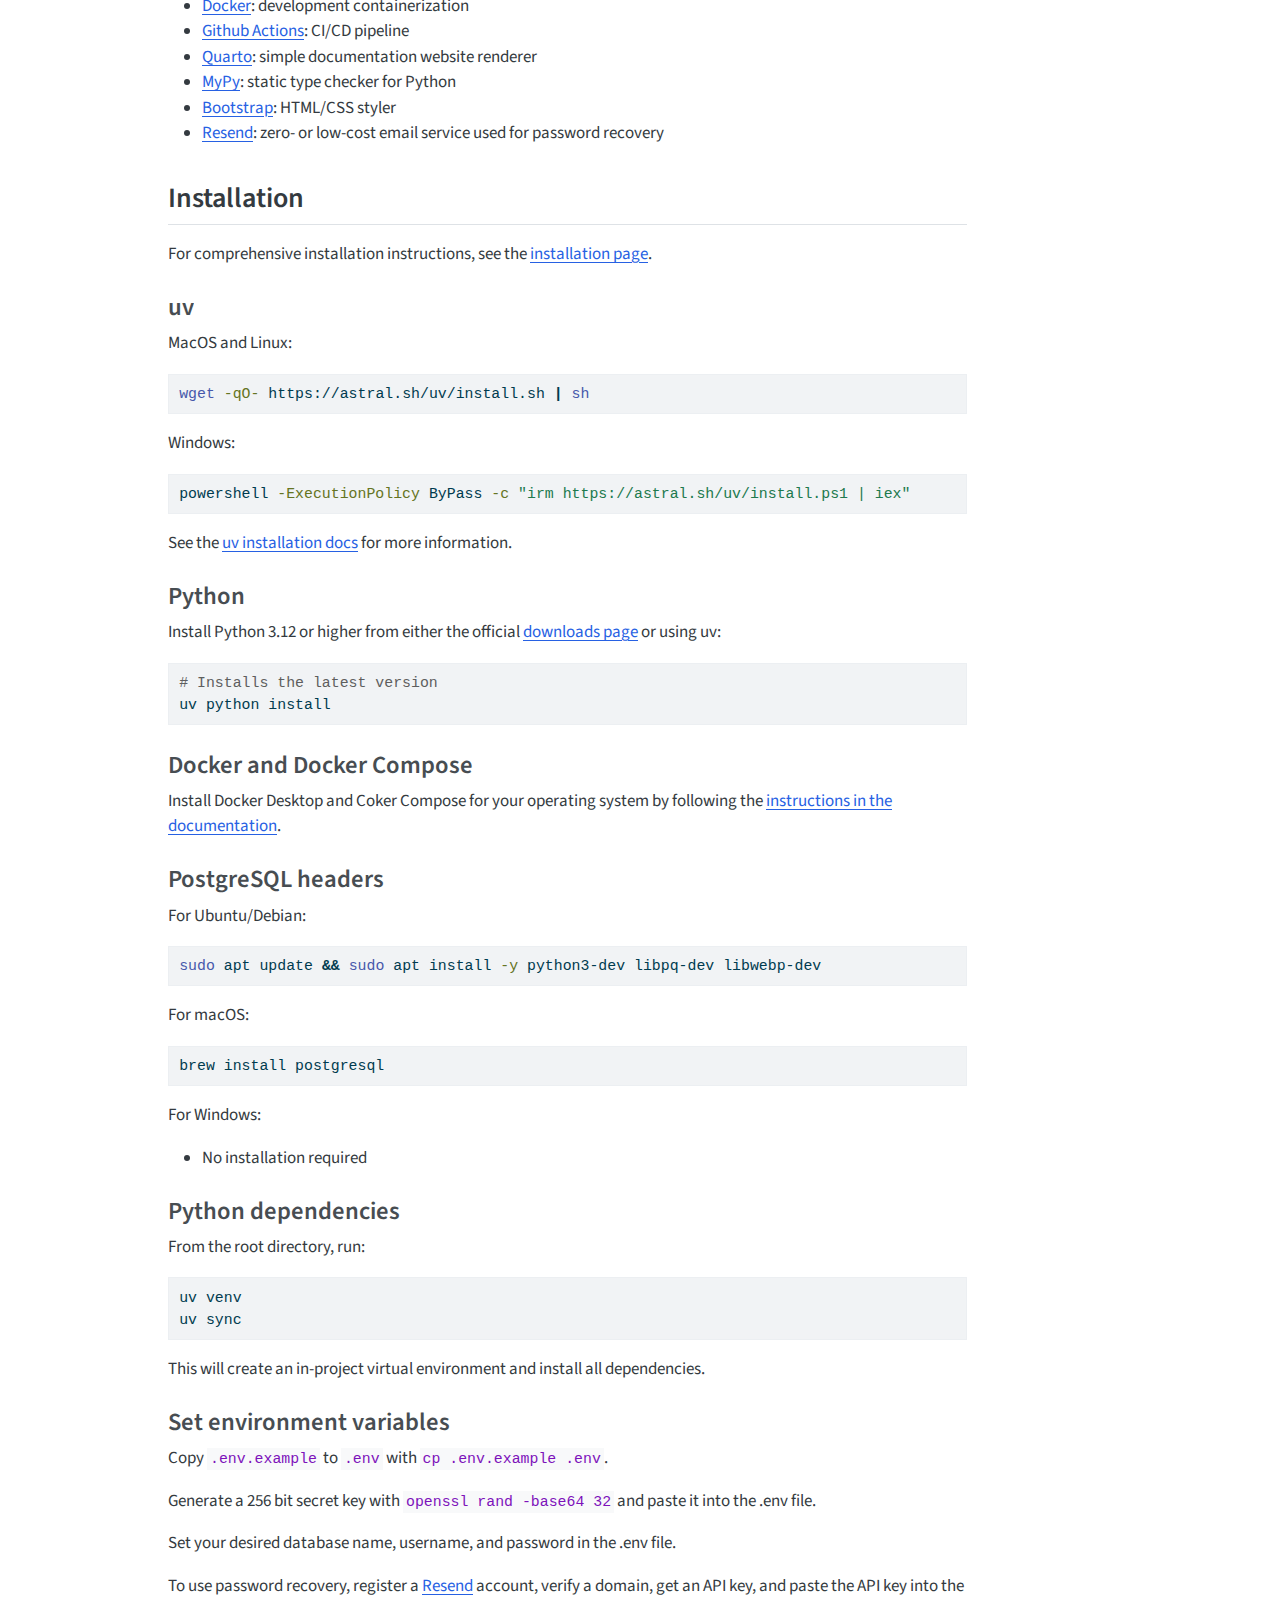
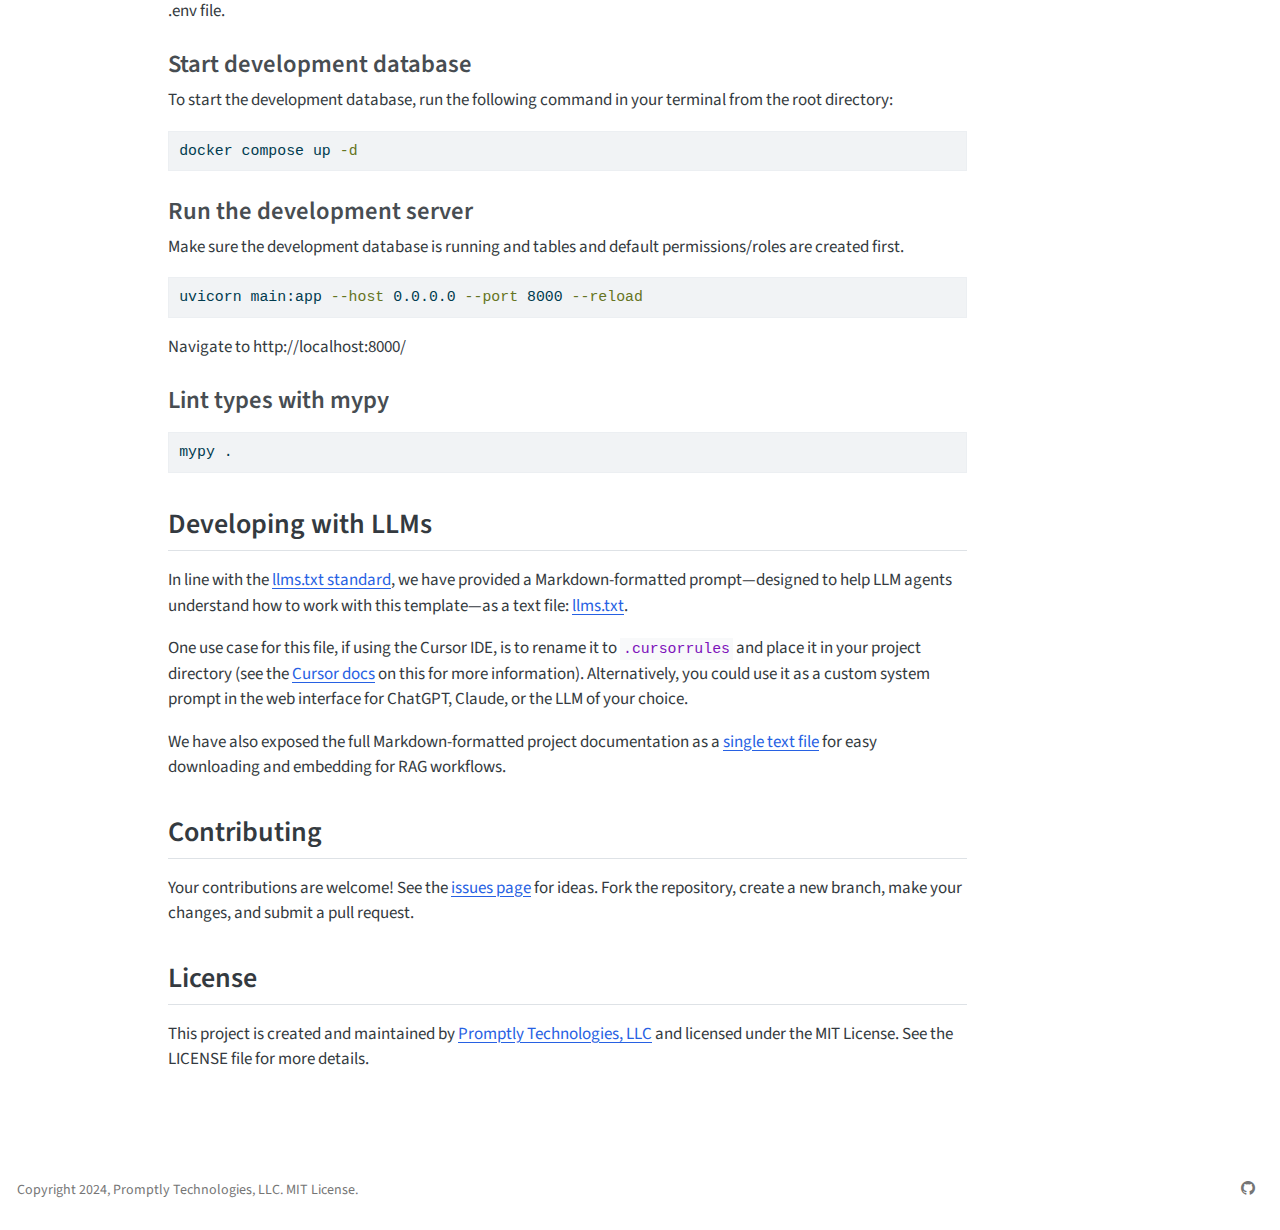
==== commit 740c4411: "Built site for gh-pages" ====
--- a/index.html
+++ b/index.html
@@ -2,7 +2,7 @@
 <html xmlns="http://www.w3.org/1999/xhtml" lang="en" xml:lang="en"><head>
 
 <meta charset="utf-8">
-<meta name="generator" content="quarto-1.6.39">
+<meta name="generator" content="quarto-1.6.40">
 
 <meta name="viewport" content="width=device-width, initial-scale=1.0, user-scalable=yes">
 
@@ -69,10 +69,10 @@
 <script src="site_libs/quarto-html/tippy.umd.min.js"></script>
 <script src="site_libs/quarto-html/anchor.min.js"></script>
 <link href="site_libs/quarto-html/tippy.css" rel="stylesheet">
-<link href="site_libs/quarto-html/quarto-syntax-highlighting-e26003cea8cd680ca0c55a263523d882.css" rel="stylesheet" id="quarto-text-highlighting-styles">
+<link href="site_libs/quarto-html/quarto-syntax-highlighting-549806ee2085284f45b00abea8c6df48.css" rel="stylesheet" id="quarto-text-highlighting-styles">
 <script src="site_libs/bootstrap/bootstrap.min.js"></script>
 <link href="site_libs/bootstrap/bootstrap-icons.css" rel="stylesheet">
-<link href="site_libs/bootstrap/bootstrap-ce8de41c5dcf49f81f95ec2a54f3a28e.min.css" rel="stylesheet" append-hash="true" id="quarto-bootstrap" data-mode="light">
+<link href="site_libs/bootstrap/bootstrap-5c67a7444eebc356e54fdce0a63e8750.min.css" rel="stylesheet" append-hash="true" id="quarto-bootstrap" data-mode="light">
 <script id="quarto-search-options" type="application/json">{
   "location": "navbar",
   "copy-button": false,
@@ -291,7 +291,7 @@
 <section id="postgresql-headers" class="level3">
 <h3 class="anchored" data-anchor-id="postgresql-headers">PostgreSQL headers</h3>
 <p>For Ubuntu/Debian:</p>
-<div class="sourceCode" id="cb4"><pre class="sourceCode bash code-with-copy"><code class="sourceCode bash"><span id="cb4-1"><a href="#cb4-1" aria-hidden="true" tabindex="-1"></a><span class="fu">sudo</span> apt update <span class="kw">&amp;&amp;</span> <span class="fu">sudo</span> apt install <span class="at">-y</span> python3-dev libpq-dev</span></code><button title="Copy to Clipboard" class="code-copy-button"><i class="bi"></i></button></pre></div>
+<div class="sourceCode" id="cb4"><pre class="sourceCode bash code-with-copy"><code class="sourceCode bash"><span id="cb4-1"><a href="#cb4-1" aria-hidden="true" tabindex="-1"></a><span class="fu">sudo</span> apt update <span class="kw">&amp;&amp;</span> <span class="fu">sudo</span> apt install <span class="at">-y</span> python3-dev libpq-dev libwebp-dev</span></code><button title="Copy to Clipboard" class="code-copy-button"><i class="bi"></i></button></pre></div>
 <p>For macOS:</p>
 <div class="sourceCode" id="cb5"><pre class="sourceCode bash code-with-copy"><code class="sourceCode bash"><span id="cb5-1"><a href="#cb5-1" aria-hidden="true" tabindex="-1"></a><span class="ex">brew</span> install postgresql</span></code><button title="Copy to Clipboard" class="code-copy-button"><i class="bi"></i></button></pre></div>
 <p>For Windows:</p>
--- a/site_libs/quarto-html/quarto-syntax-highlighting-549806ee2085284f45b00abea8c6df48.css
+++ b/site_libs/quarto-html/quarto-syntax-highlighting-549806ee2085284f45b00abea8c6df48.css
@@ -0,0 +1,205 @@
+/* quarto syntax highlight colors */
+:root {
+  --quarto-hl-ot-color: #003B4F;
+  --quarto-hl-at-color: #657422;
+  --quarto-hl-ss-color: #20794D;
+  --quarto-hl-an-color: #5E5E5E;
+  --quarto-hl-fu-color: #4758AB;
+  --quarto-hl-st-color: #20794D;
+  --quarto-hl-cf-color: #003B4F;
+  --quarto-hl-op-color: #5E5E5E;
+  --quarto-hl-er-color: #AD0000;
+  --quarto-hl-bn-color: #AD0000;
+  --quarto-hl-al-color: #AD0000;
+  --quarto-hl-va-color: #111111;
+  --quarto-hl-bu-color: inherit;
+  --quarto-hl-ex-color: inherit;
+  --quarto-hl-pp-color: #AD0000;
+  --quarto-hl-in-color: #5E5E5E;
+  --quarto-hl-vs-color: #20794D;
+  --quarto-hl-wa-color: #5E5E5E;
+  --quarto-hl-do-color: #5E5E5E;
+  --quarto-hl-im-color: #00769E;
+  --quarto-hl-ch-color: #20794D;
+  --quarto-hl-dt-color: #AD0000;
+  --quarto-hl-fl-color: #AD0000;
+  --quarto-hl-co-color: #5E5E5E;
+  --quarto-hl-cv-color: #5E5E5E;
+  --quarto-hl-cn-color: #8f5902;
+  --quarto-hl-sc-color: #5E5E5E;
+  --quarto-hl-dv-color: #AD0000;
+  --quarto-hl-kw-color: #003B4F;
+}
+
+/* other quarto variables */
+:root {
+  --quarto-font-monospace: SFMono-Regular, Menlo, Monaco, Consolas, "Liberation Mono", "Courier New", monospace;
+}
+
+pre > code.sourceCode > span {
+  color: #003B4F;
+}
+
+code span {
+  color: #003B4F;
+}
+
+code.sourceCode > span {
+  color: #003B4F;
+}
+
+div.sourceCode,
+div.sourceCode pre.sourceCode {
+  color: #003B4F;
+}
+
+code span.ot {
+  color: #003B4F;
+  font-style: inherit;
+}
+
+code span.at {
+  color: #657422;
+  font-style: inherit;
+}
+
+code span.ss {
+  color: #20794D;
+  font-style: inherit;
+}
+
+code span.an {
+  color: #5E5E5E;
+  font-style: inherit;
+}
+
+code span.fu {
+  color: #4758AB;
+  font-style: inherit;
+}
+
+code span.st {
+  color: #20794D;
+  font-style: inherit;
+}
+
+code span.cf {
+  color: #003B4F;
+  font-weight: bold;
+  font-style: inherit;
+}
+
+code span.op {
+  color: #5E5E5E;
+  font-style: inherit;
+}
+
+code span.er {
+  color: #AD0000;
+  font-style: inherit;
+}
+
+code span.bn {
+  color: #AD0000;
+  font-style: inherit;
+}
+
+code span.al {
+  color: #AD0000;
+  font-style: inherit;
+}
+
+code span.va {
+  color: #111111;
+  font-style: inherit;
+}
+
+code span.bu {
+  font-style: inherit;
+}
+
+code span.ex {
+  font-style: inherit;
+}
+
+code span.pp {
+  color: #AD0000;
+  font-style: inherit;
+}
+
+code span.in {
+  color: #5E5E5E;
+  font-style: inherit;
+}
+
+code span.vs {
+  color: #20794D;
+  font-style: inherit;
+}
+
+code span.wa {
+  color: #5E5E5E;
+  font-style: italic;
+}
+
+code span.do {
+  color: #5E5E5E;
+  font-style: italic;
+}
+
+code span.im {
+  color: #00769E;
+  font-style: inherit;
+}
+
+code span.ch {
+  color: #20794D;
+  font-style: inherit;
+}
+
+code span.dt {
+  color: #AD0000;
+  font-style: inherit;
+}
+
+code span.fl {
+  color: #AD0000;
+  font-style: inherit;
+}
+
+code span.co {
+  color: #5E5E5E;
+  font-style: inherit;
+}
+
+code span.cv {
+  color: #5E5E5E;
+  font-style: italic;
+}
+
+code span.cn {
+  color: #8f5902;
+  font-style: inherit;
+}
+
+code span.sc {
+  color: #5E5E5E;
+  font-style: inherit;
+}
+
+code span.dv {
+  color: #AD0000;
+  font-style: inherit;
+}
+
+code span.kw {
+  color: #003B4F;
+  font-weight: bold;
+  font-style: inherit;
+}
+
+.prevent-inlining {
+  content: "</";
+}
+
+/*# sourceMappingURL=ae99138f4fbc2fb4c9f5e5cd69c22459.css.map */
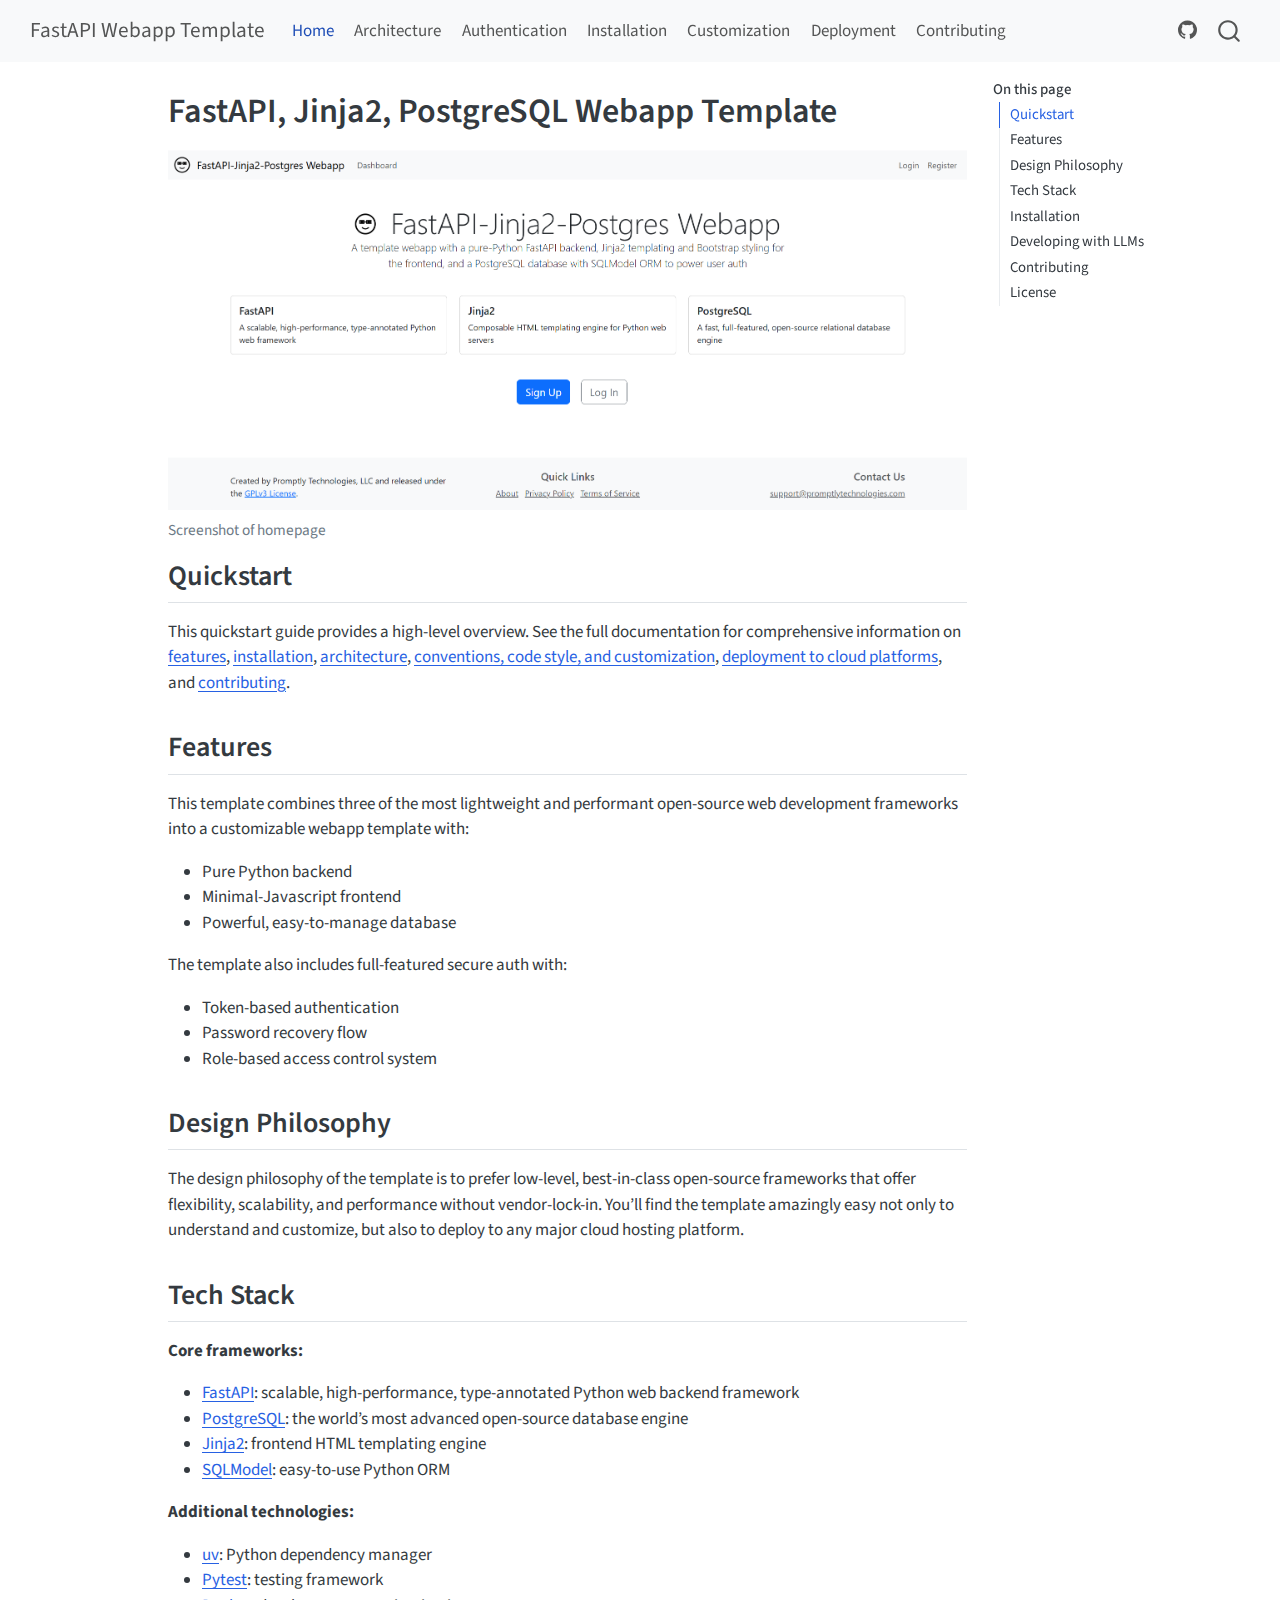
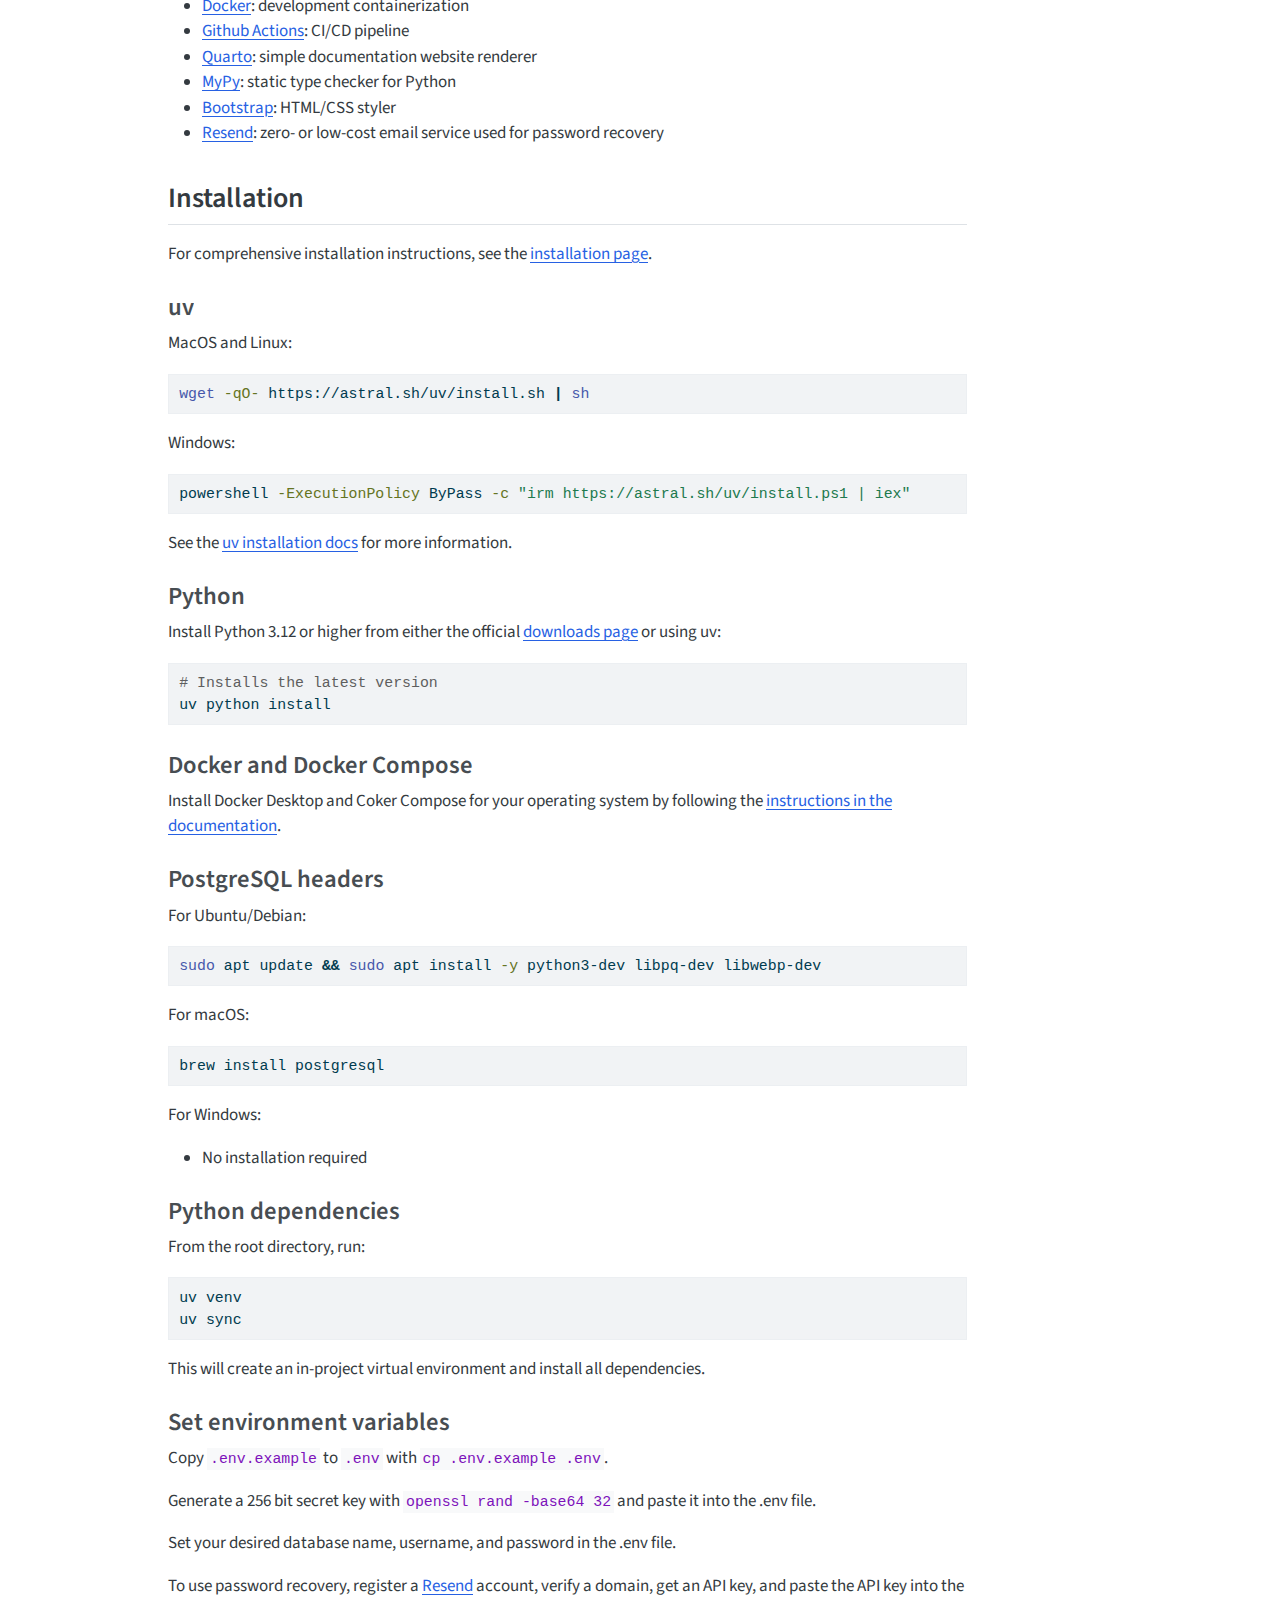
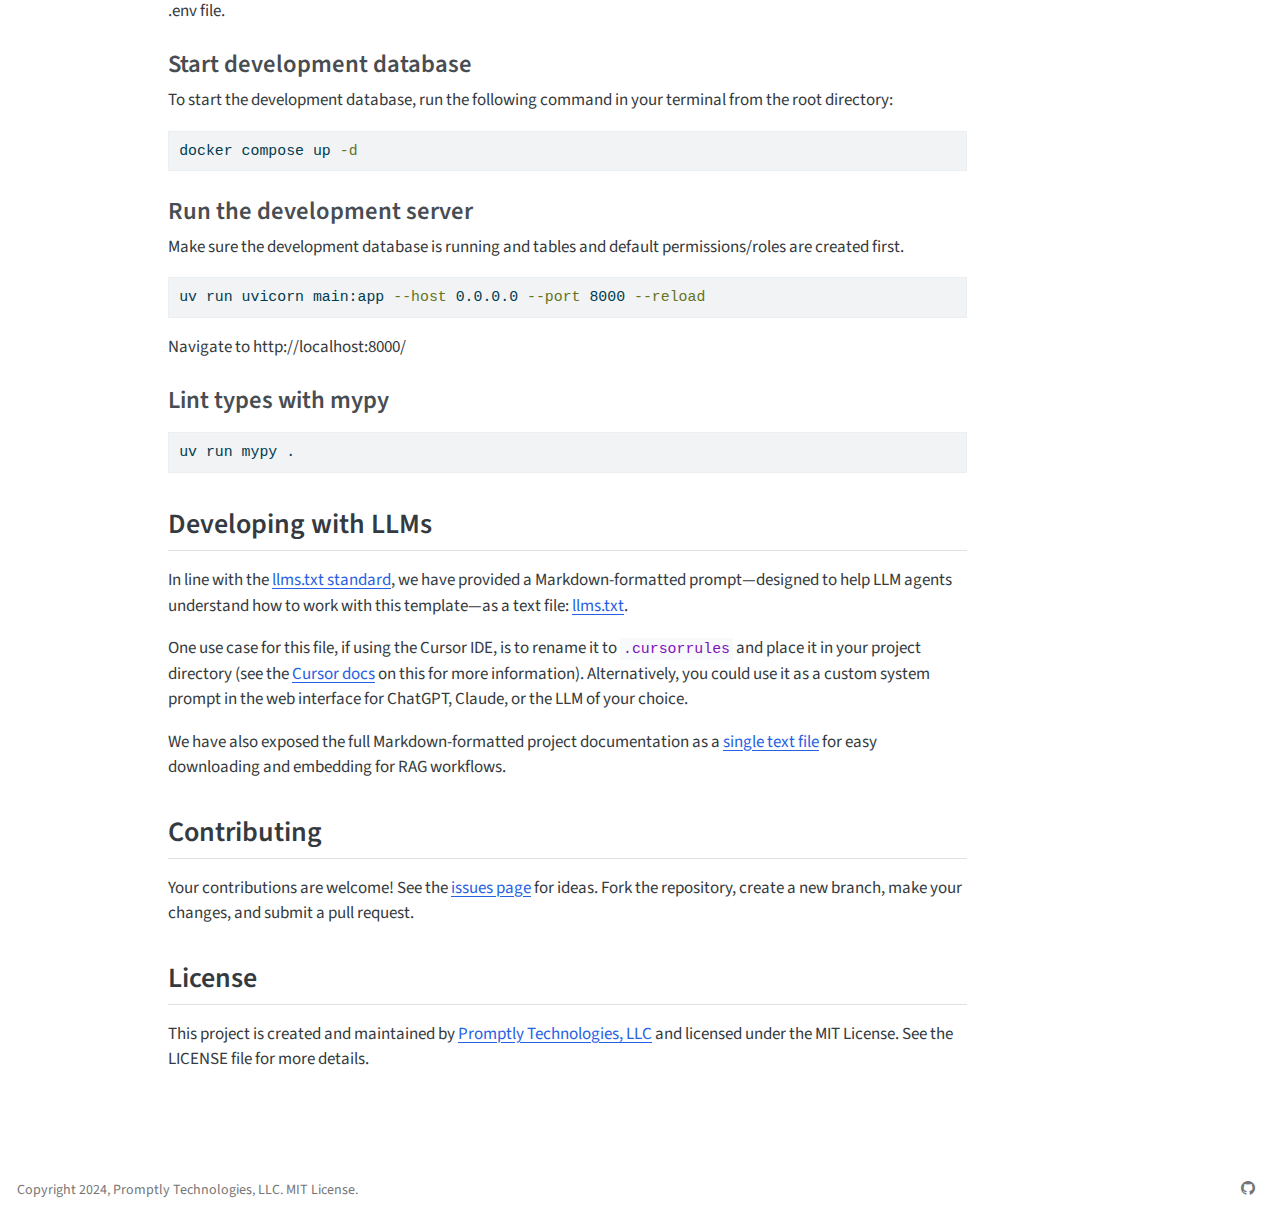
==== commit 1320f47c: "Built site for gh-pages" ====
--- a/index.html
+++ b/index.html
@@ -2,7 +2,7 @@
 <html xmlns="http://www.w3.org/1999/xhtml" lang="en" xml:lang="en"><head>
 
 <meta charset="utf-8">
-<meta name="generator" content="quarto-1.6.40">
+<meta name="generator" content="quarto-1.6.43">
 
 <meta name="viewport" content="width=device-width, initial-scale=1.0, user-scalable=yes">
 
@@ -69,10 +69,10 @@
 <script src="site_libs/quarto-html/tippy.umd.min.js"></script>
 <script src="site_libs/quarto-html/anchor.min.js"></script>
 <link href="site_libs/quarto-html/tippy.css" rel="stylesheet">
-<link href="site_libs/quarto-html/quarto-syntax-highlighting-549806ee2085284f45b00abea8c6df48.css" rel="stylesheet" id="quarto-text-highlighting-styles">
+<link href="site_libs/quarto-html/quarto-syntax-highlighting-d4d76bf8491c20bad77d141916dc28e1.css" rel="stylesheet" id="quarto-text-highlighting-styles">
 <script src="site_libs/bootstrap/bootstrap.min.js"></script>
 <link href="site_libs/bootstrap/bootstrap-icons.css" rel="stylesheet">
-<link href="site_libs/bootstrap/bootstrap-5c67a7444eebc356e54fdce0a63e8750.min.css" rel="stylesheet" append-hash="true" id="quarto-bootstrap" data-mode="light">
+<link href="site_libs/bootstrap/bootstrap-8647a4a42273f773479d27c00df3f9ed.min.css" rel="stylesheet" append-hash="true" id="quarto-bootstrap" data-mode="light">
 <script id="quarto-search-options" type="application/json">{
   "location": "navbar",
   "copy-button": false,
@@ -321,12 +321,12 @@
 <section id="run-the-development-server" class="level3">
 <h3 class="anchored" data-anchor-id="run-the-development-server">Run the development server</h3>
 <p>Make sure the development database is running and tables and default permissions/roles are created first.</p>
-<div class="sourceCode" id="cb8"><pre class="sourceCode bash code-with-copy"><code class="sourceCode bash"><span id="cb8-1"><a href="#cb8-1" aria-hidden="true" tabindex="-1"></a><span class="ex">uvicorn</span> main:app <span class="at">--host</span> 0.0.0.0 <span class="at">--port</span> 8000 <span class="at">--reload</span></span></code><button title="Copy to Clipboard" class="code-copy-button"><i class="bi"></i></button></pre></div>
+<div class="sourceCode" id="cb8"><pre class="sourceCode bash code-with-copy"><code class="sourceCode bash"><span id="cb8-1"><a href="#cb8-1" aria-hidden="true" tabindex="-1"></a><span class="ex">uv</span> run uvicorn main:app <span class="at">--host</span> 0.0.0.0 <span class="at">--port</span> 8000 <span class="at">--reload</span></span></code><button title="Copy to Clipboard" class="code-copy-button"><i class="bi"></i></button></pre></div>
 <p>Navigate to http://localhost:8000/</p>
 </section>
 <section id="lint-types-with-mypy" class="level3">
 <h3 class="anchored" data-anchor-id="lint-types-with-mypy">Lint types with mypy</h3>
-<div class="sourceCode" id="cb9"><pre class="sourceCode bash code-with-copy"><code class="sourceCode bash"><span id="cb9-1"><a href="#cb9-1" aria-hidden="true" tabindex="-1"></a><span class="ex">mypy</span> .</span></code><button title="Copy to Clipboard" class="code-copy-button"><i class="bi"></i></button></pre></div>
+<div class="sourceCode" id="cb9"><pre class="sourceCode bash code-with-copy"><code class="sourceCode bash"><span id="cb9-1"><a href="#cb9-1" aria-hidden="true" tabindex="-1"></a><span class="ex">uv</span> run mypy .</span></code><button title="Copy to Clipboard" class="code-copy-button"><i class="bi"></i></button></pre></div>
 </section>
 </section>
 <section id="developing-with-llms" class="level2">
--- a/site_libs/quarto-html/quarto-syntax-highlighting-d4d76bf8491c20bad77d141916dc28e1.css
+++ b/site_libs/quarto-html/quarto-syntax-highlighting-d4d76bf8491c20bad77d141916dc28e1.css
@@ -0,0 +1,205 @@
+/* quarto syntax highlight colors */
+:root {
+  --quarto-hl-ot-color: #003B4F;
+  --quarto-hl-at-color: #657422;
+  --quarto-hl-ss-color: #20794D;
+  --quarto-hl-an-color: #5E5E5E;
+  --quarto-hl-fu-color: #4758AB;
+  --quarto-hl-st-color: #20794D;
+  --quarto-hl-cf-color: #003B4F;
+  --quarto-hl-op-color: #5E5E5E;
+  --quarto-hl-er-color: #AD0000;
+  --quarto-hl-bn-color: #AD0000;
+  --quarto-hl-al-color: #AD0000;
+  --quarto-hl-va-color: #111111;
+  --quarto-hl-bu-color: inherit;
+  --quarto-hl-ex-color: inherit;
+  --quarto-hl-pp-color: #AD0000;
+  --quarto-hl-in-color: #5E5E5E;
+  --quarto-hl-vs-color: #20794D;
+  --quarto-hl-wa-color: #5E5E5E;
+  --quarto-hl-do-color: #5E5E5E;
+  --quarto-hl-im-color: #00769E;
+  --quarto-hl-ch-color: #20794D;
+  --quarto-hl-dt-color: #AD0000;
+  --quarto-hl-fl-color: #AD0000;
+  --quarto-hl-co-color: #5E5E5E;
+  --quarto-hl-cv-color: #5E5E5E;
+  --quarto-hl-cn-color: #8f5902;
+  --quarto-hl-sc-color: #5E5E5E;
+  --quarto-hl-dv-color: #AD0000;
+  --quarto-hl-kw-color: #003B4F;
+}
+
+/* other quarto variables */
+:root {
+  --quarto-font-monospace: SFMono-Regular, Menlo, Monaco, Consolas, "Liberation Mono", "Courier New", monospace;
+}
+
+pre > code.sourceCode > span {
+  color: #003B4F;
+}
+
+code span {
+  color: #003B4F;
+}
+
+code.sourceCode > span {
+  color: #003B4F;
+}
+
+div.sourceCode,
+div.sourceCode pre.sourceCode {
+  color: #003B4F;
+}
+
+code span.ot {
+  color: #003B4F;
+  font-style: inherit;
+}
+
+code span.at {
+  color: #657422;
+  font-style: inherit;
+}
+
+code span.ss {
+  color: #20794D;
+  font-style: inherit;
+}
+
+code span.an {
+  color: #5E5E5E;
+  font-style: inherit;
+}
+
+code span.fu {
+  color: #4758AB;
+  font-style: inherit;
+}
+
+code span.st {
+  color: #20794D;
+  font-style: inherit;
+}
+
+code span.cf {
+  color: #003B4F;
+  font-weight: bold;
+  font-style: inherit;
+}
+
+code span.op {
+  color: #5E5E5E;
+  font-style: inherit;
+}
+
+code span.er {
+  color: #AD0000;
+  font-style: inherit;
+}
+
+code span.bn {
+  color: #AD0000;
+  font-style: inherit;
+}
+
+code span.al {
+  color: #AD0000;
+  font-style: inherit;
+}
+
+code span.va {
+  color: #111111;
+  font-style: inherit;
+}
+
+code span.bu {
+  font-style: inherit;
+}
+
+code span.ex {
+  font-style: inherit;
+}
+
+code span.pp {
+  color: #AD0000;
+  font-style: inherit;
+}
+
+code span.in {
+  color: #5E5E5E;
+  font-style: inherit;
+}
+
+code span.vs {
+  color: #20794D;
+  font-style: inherit;
+}
+
+code span.wa {
+  color: #5E5E5E;
+  font-style: italic;
+}
+
+code span.do {
+  color: #5E5E5E;
+  font-style: italic;
+}
+
+code span.im {
+  color: #00769E;
+  font-style: inherit;
+}
+
+code span.ch {
+  color: #20794D;
+  font-style: inherit;
+}
+
+code span.dt {
+  color: #AD0000;
+  font-style: inherit;
+}
+
+code span.fl {
+  color: #AD0000;
+  font-style: inherit;
+}
+
+code span.co {
+  color: #5E5E5E;
+  font-style: inherit;
+}
+
+code span.cv {
+  color: #5E5E5E;
+  font-style: italic;
+}
+
+code span.cn {
+  color: #8f5902;
+  font-style: inherit;
+}
+
+code span.sc {
+  color: #5E5E5E;
+  font-style: inherit;
+}
+
+code span.dv {
+  color: #AD0000;
+  font-style: inherit;
+}
+
+code span.kw {
+  color: #003B4F;
+  font-weight: bold;
+  font-style: inherit;
+}
+
+.prevent-inlining {
+  content: "</";
+}
+
+/*# sourceMappingURL=c9c5d451c23b744f9cb2c98992a0aef2.css.map */
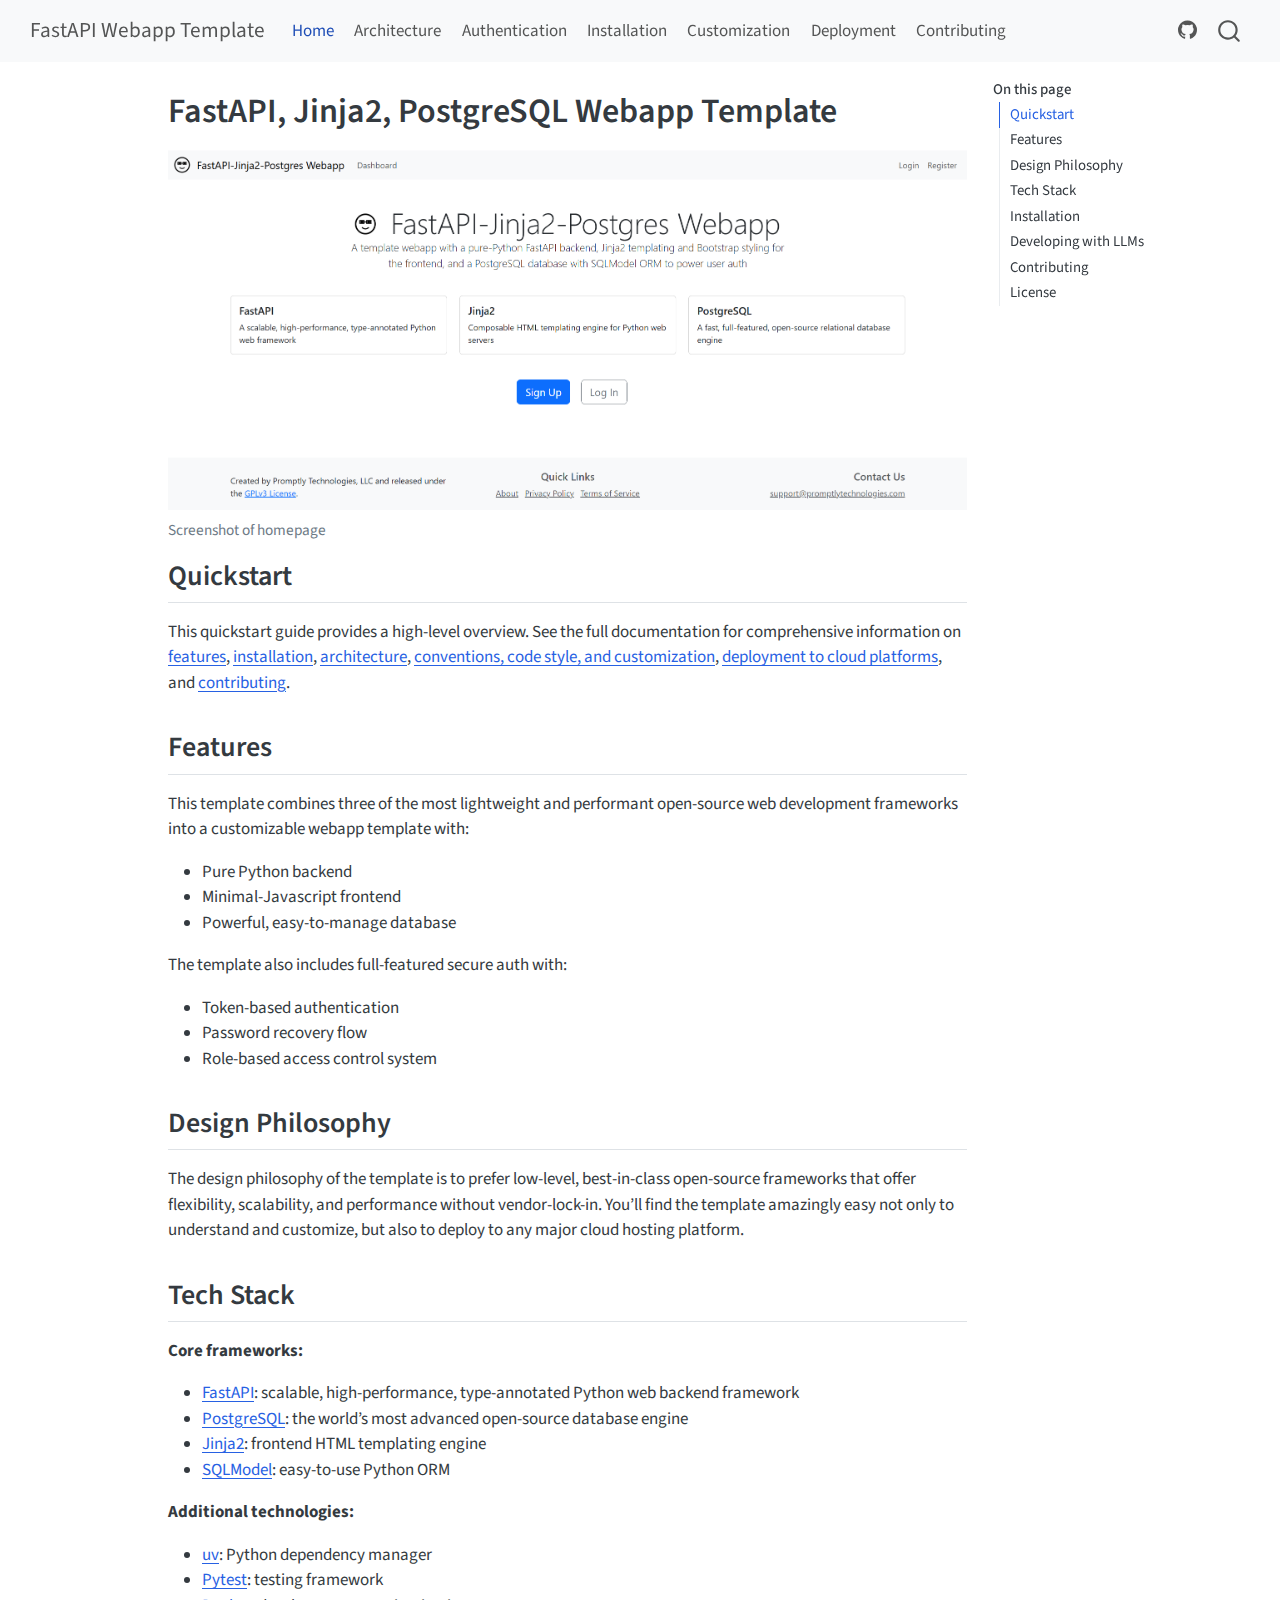
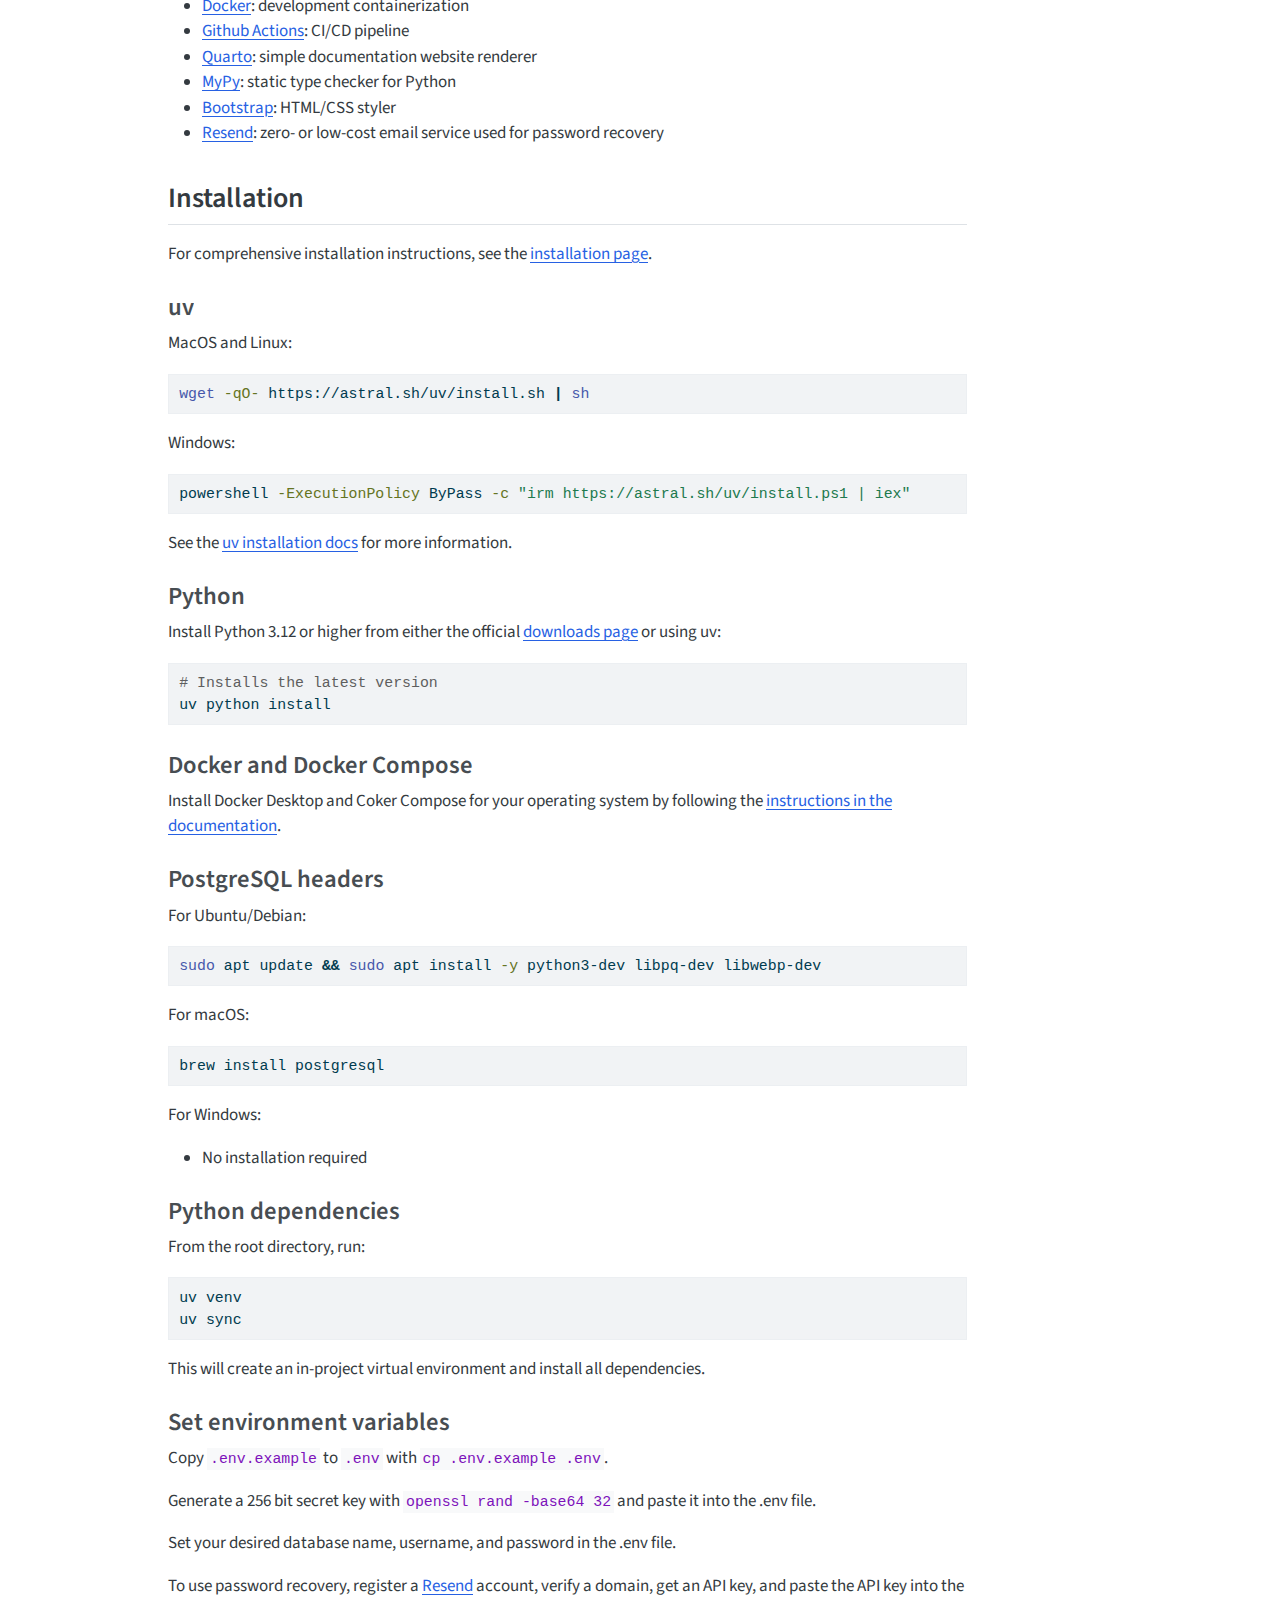
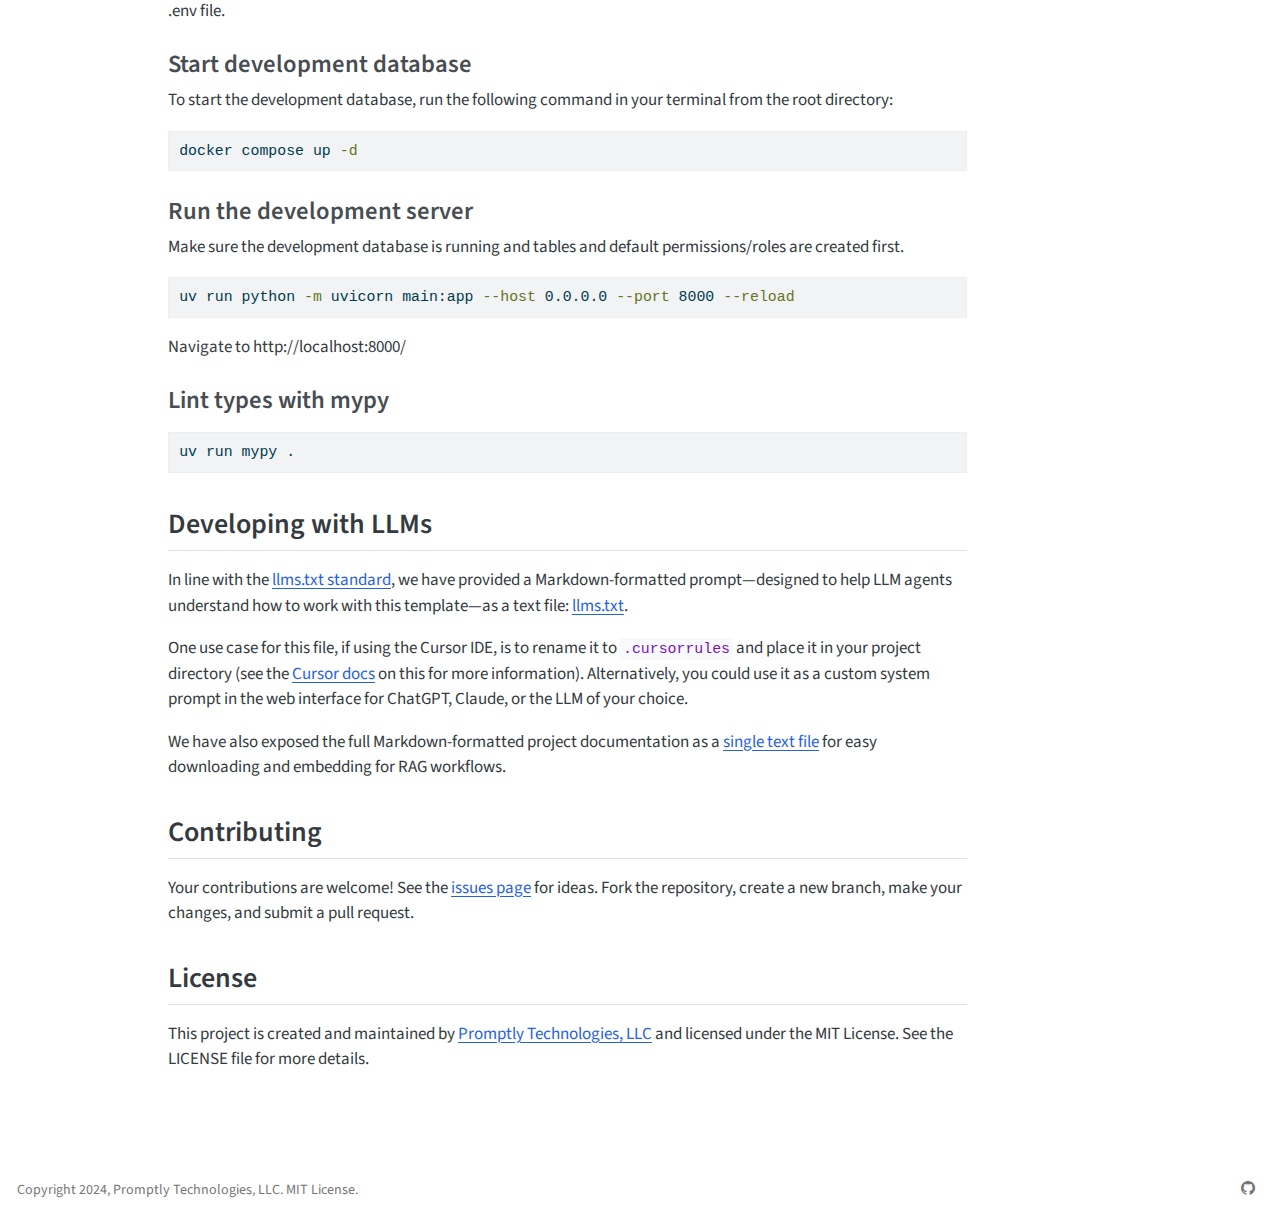
==== commit 70ad94b6: "Built site for gh-pages" ====
--- a/index.html
+++ b/index.html
@@ -321,7 +321,7 @@
 <section id="run-the-development-server" class="level3">
 <h3 class="anchored" data-anchor-id="run-the-development-server">Run the development server</h3>
 <p>Make sure the development database is running and tables and default permissions/roles are created first.</p>
-<div class="sourceCode" id="cb8"><pre class="sourceCode bash code-with-copy"><code class="sourceCode bash"><span id="cb8-1"><a href="#cb8-1" aria-hidden="true" tabindex="-1"></a><span class="ex">uv</span> run uvicorn main:app <span class="at">--host</span> 0.0.0.0 <span class="at">--port</span> 8000 <span class="at">--reload</span></span></code><button title="Copy to Clipboard" class="code-copy-button"><i class="bi"></i></button></pre></div>
+<div class="sourceCode" id="cb8"><pre class="sourceCode bash code-with-copy"><code class="sourceCode bash"><span id="cb8-1"><a href="#cb8-1" aria-hidden="true" tabindex="-1"></a><span class="ex">uv</span> run python <span class="at">-m</span> uvicorn main:app <span class="at">--host</span> 0.0.0.0 <span class="at">--port</span> 8000 <span class="at">--reload</span></span></code><button title="Copy to Clipboard" class="code-copy-button"><i class="bi"></i></button></pre></div>
 <p>Navigate to http://localhost:8000/</p>
 </section>
 <section id="lint-types-with-mypy" class="level3">
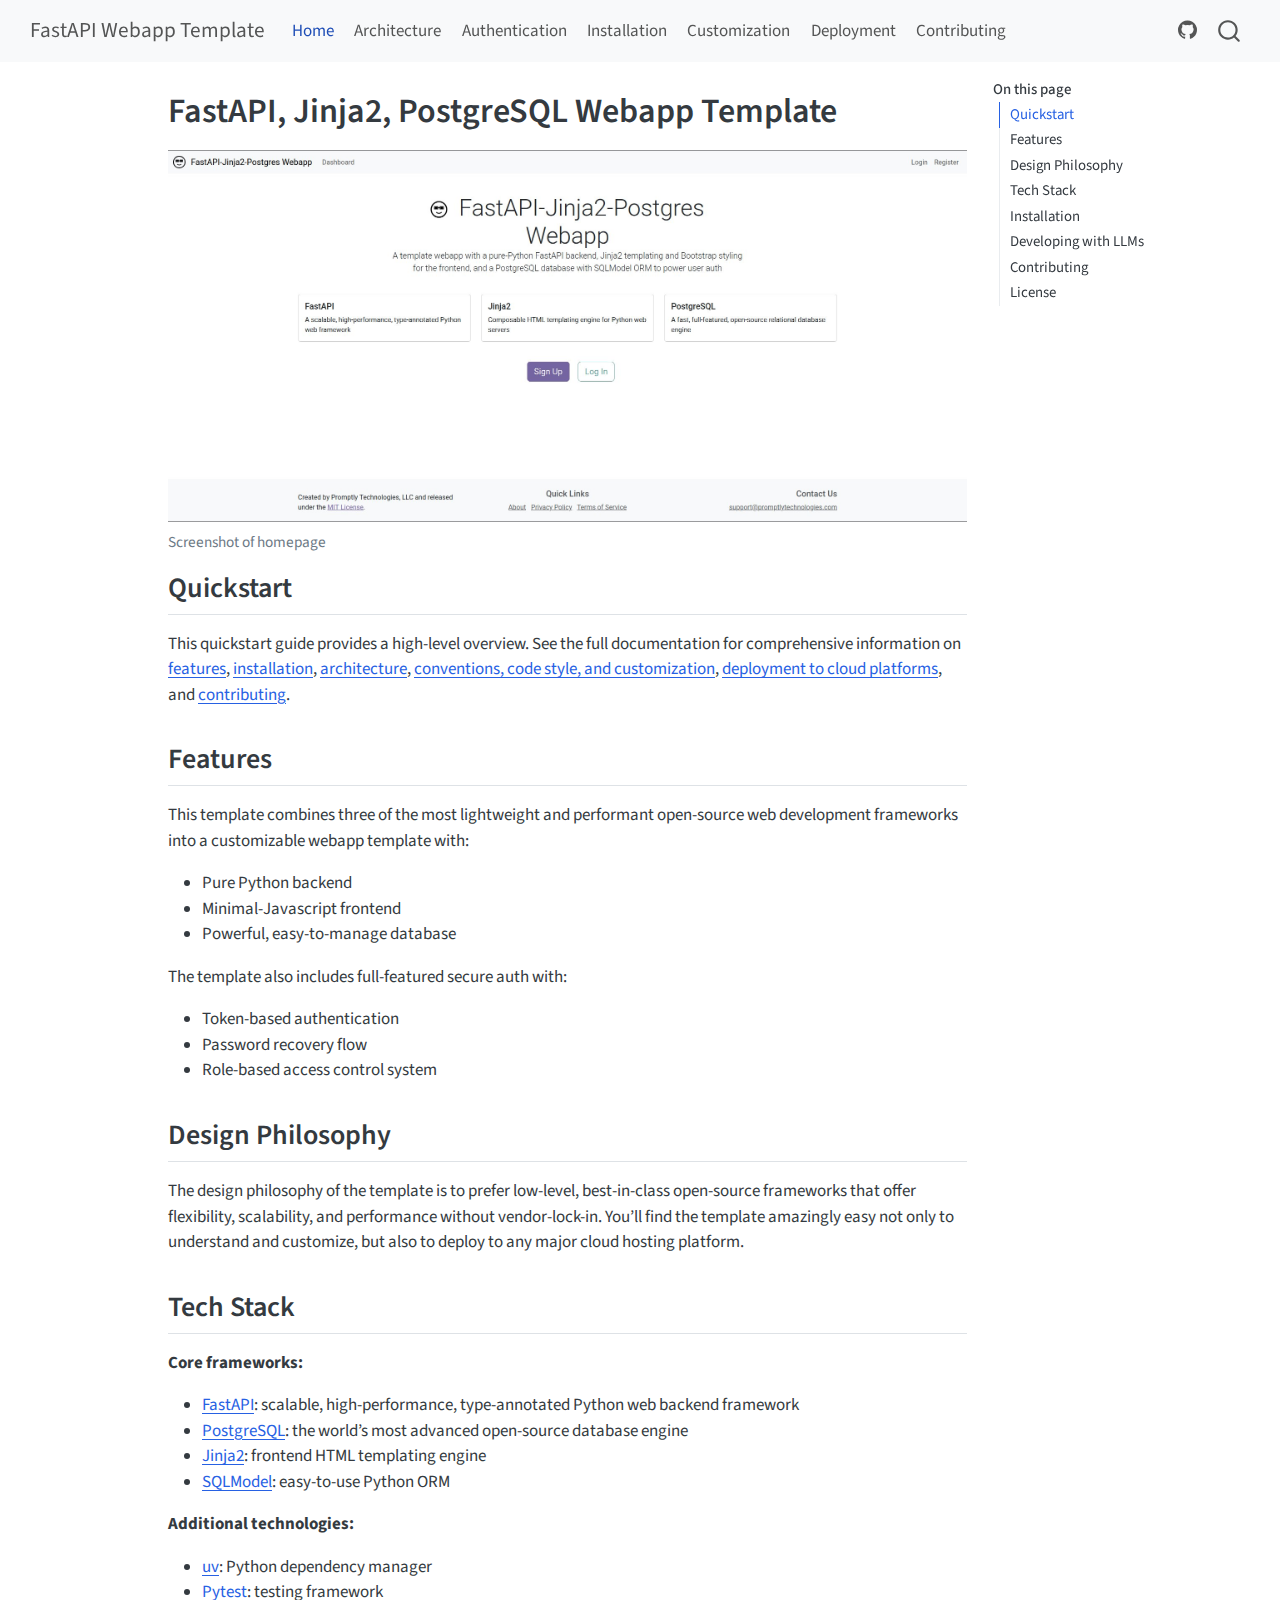
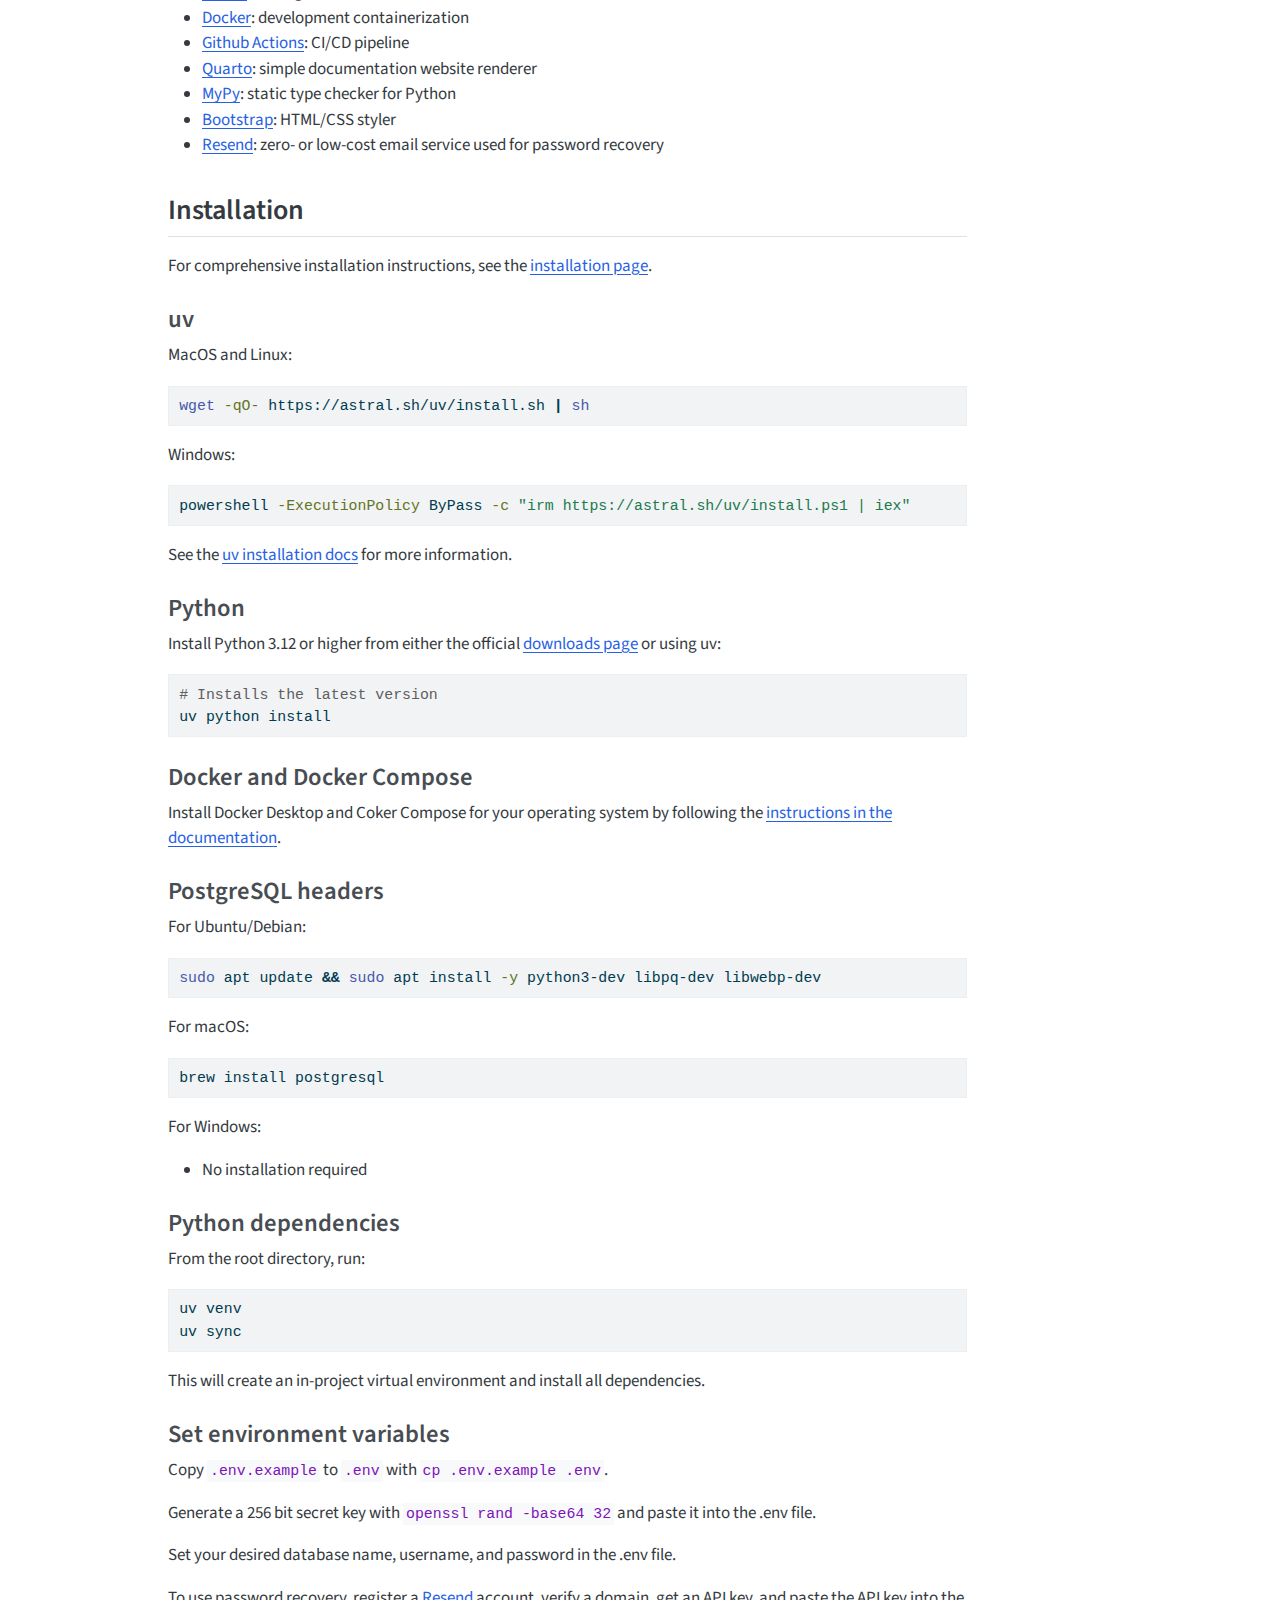
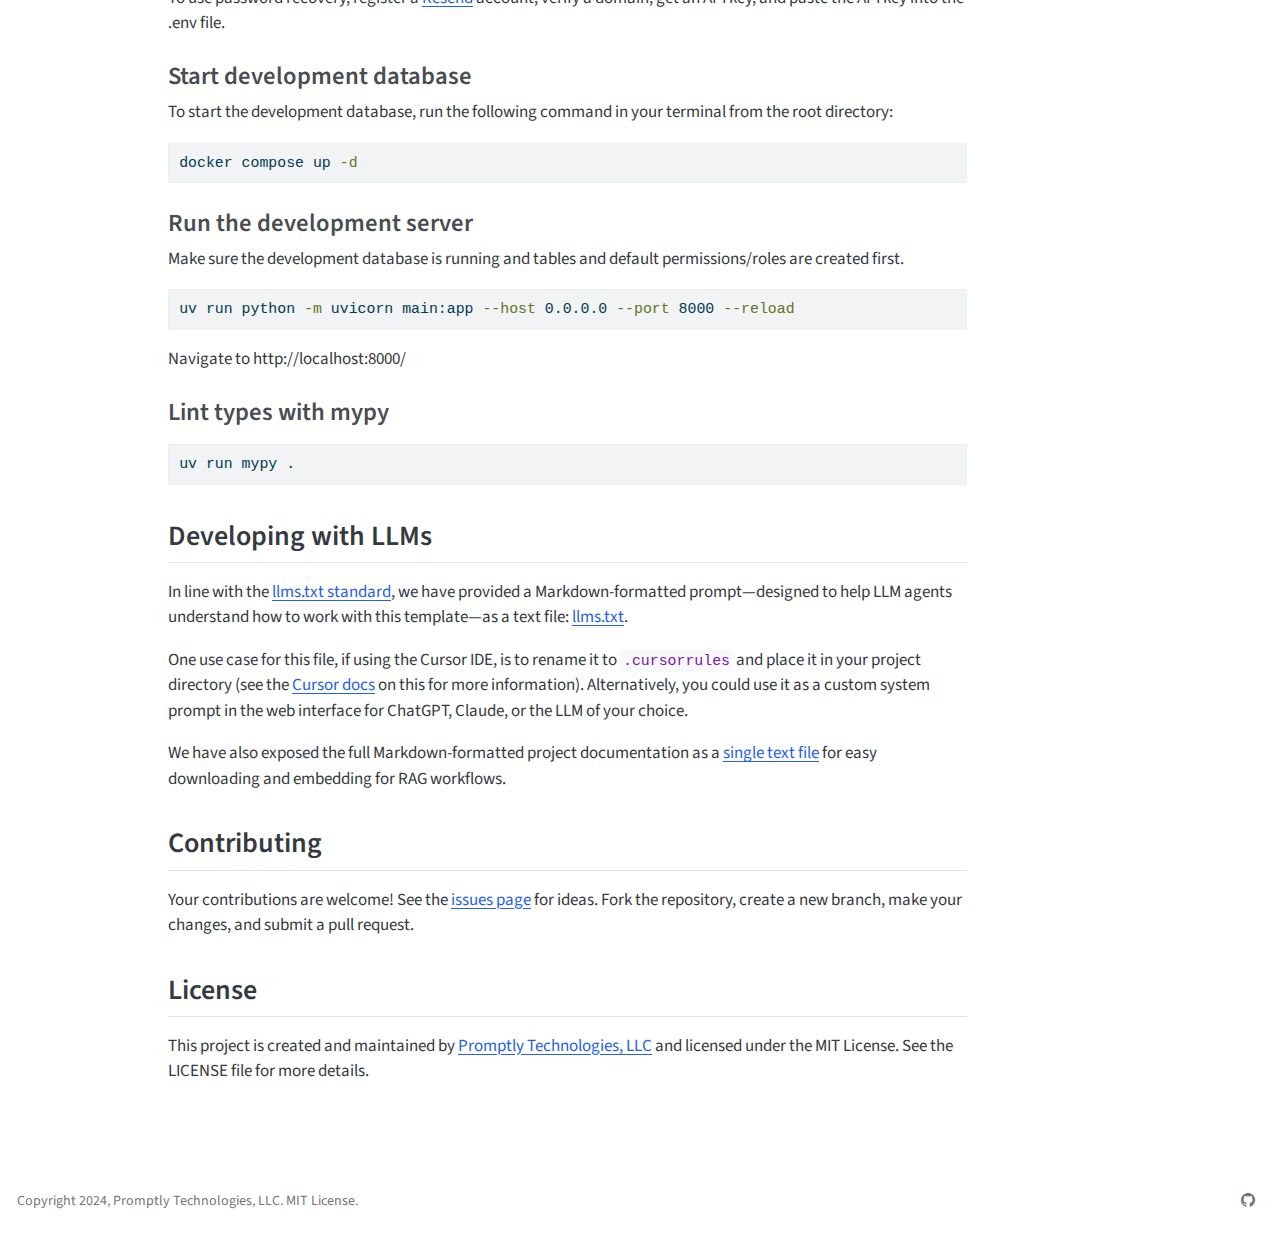
==== commit 74d427dd: "Built site for gh-pages" ====
--- a/index.html
+++ b/index.html
@@ -219,7 +219,7 @@
 
 <div class="quarto-figure quarto-figure-center">
 <figure class="figure">
-<p><img src="docs/static/Screenshot.png" class="img-fluid figure-img"></p>
+<p><img src="docs/static/screenshot.jpg" class="img-fluid figure-img"></p>
 <figcaption>Screenshot of homepage</figcaption>
 </figure>
 </div>
